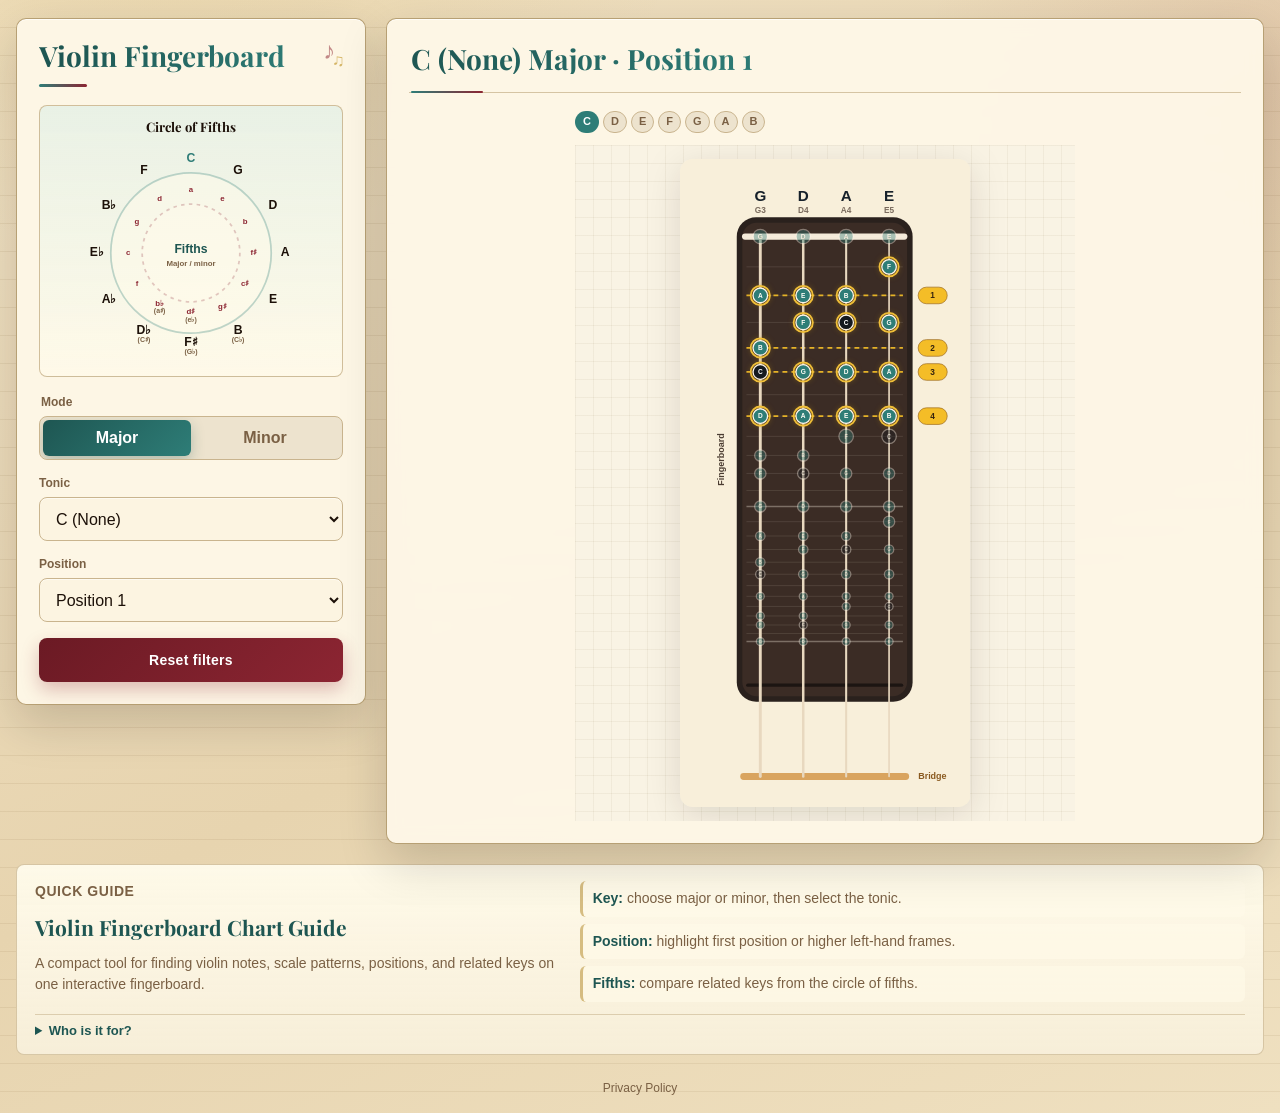
==== index.html @ b08e2e5d "Compact English guide layout" ====
<!doctype html>
<html lang="en" data-default-lang="en">
  <head>
    <meta charset="utf-8">
    <meta name="viewport" content="width=device-width, initial-scale=1">
    <meta name="google-site-verification" content="z76xjxY6kRkKO2FdSqYmMXT2T0Ag-CoBl6Cyi8DQak0" />
    <title>Violin Fingerboard Chart · Position Map · Circle of Fifths</title>
    <meta name="description" content="Free interactive violin fingerboard chart for notes, scales, keys, positions, and the circle of fifths. Choose a key and position to see scale patterns on the violin fingerboard.">
    <link rel="canonical" href="https://xiaoxiao0413.github.io/violin-fingerboard-map/">
    <link rel="alternate" hreflang="en" href="https://xiaoxiao0413.github.io/violin-fingerboard-map/">
    <link rel="alternate" hreflang="x-default" href="https://xiaoxiao0413.github.io/violin-fingerboard-map/">
    <meta property="og:title" content="Violin Fingerboard Chart · Position Map · Circle of Fifths">
    <meta property="og:description" content="Free interactive violin fingerboard chart for notes, scales, keys, positions, and the circle of fifths.">
    <meta property="og:type" content="website">
    <meta property="og:url" content="https://xiaoxiao0413.github.io/violin-fingerboard-map/">
    <meta property="og:image" content="https://xiaoxiao0413.github.io/violin-fingerboard-map/assets/og-image.png">
    <meta property="og:image:width" content="1200">
    <meta property="og:image:height" content="630">
    <meta name="twitter:card" content="summary_large_image">
    <meta name="twitter:title" content="Violin Fingerboard Chart · Position Map · Circle of Fifths">
    <meta name="twitter:description" content="Free interactive violin fingerboard chart for notes, scales, keys, positions, and the circle of fifths.">
    <meta name="twitter:image" content="https://xiaoxiao0413.github.io/violin-fingerboard-map/assets/og-image.png">
    <link rel="icon" href="favicon.ico" sizes="any">
    <link rel="icon" type="image/svg+xml" href="assets/favicon.svg">
    <link rel="apple-touch-icon" href="assets/apple-touch-icon.png">
    <link rel="stylesheet" href="styles.css?v=20260704-compact-guide">
    <script src="app.js?v=20260703-no-x-scroll" defer></script>
    <script type="application/ld+json">
      {
        "@context": "https://schema.org",
        "@type": "WebApplication",
        "name": "Violin Fingerboard Chart",
        "url": "https://xiaoxiao0413.github.io/violin-fingerboard-map/",
        "applicationCategory": "EducationalApplication",
        "operatingSystem": "Any",
        "description": "Free interactive violin fingerboard chart for notes, scales, keys, positions, and the circle of fifths.",
        "inLanguage": "en",
        "isAccessibleForFree": true,
        "offers": {
          "@type": "Offer",
          "price": "0",
          "priceCurrency": "USD"
        },
        "creator": {
          "@type": "Person",
          "name": "xiaoxiao0413"
        }
      }
    </script>

    <!-- Google Analytics (GA4) -->
    <script async src="https://www.googletagmanager.com/gtag/js?id=G-2831V72LX2"></script>
    <script>
      window.dataLayer = window.dataLayer || [];
      function gtag(){dataLayer.push(arguments);}
      gtag('js', new Date());
      gtag('config', 'G-2831V72LX2');
    </script>
  </head>
  <body>
    <main class="app-shell">
      <section class="control-panel" aria-labelledby="app-title">
        <div class="brand-block">
          <h1 id="app-title" data-i18n="appTitle">Violin Fingerboard</h1>
        </div>

        <section class="fifths-wheel" aria-labelledby="fifths-title">
          <h2 id="fifths-title" data-i18n="circleTitle">Circle of Fifths for Violin</h2>
          <svg class="fifths-svg" viewBox="0 0 250 250" role="img" aria-label="Circle of Fifths">
            <circle class="fifths-ring" cx="125" cy="125" r="92" />
            <circle class="fifths-inner-ring" cx="125" cy="125" r="56" />
            <g class="fifths-major">
              <text x="125" y="17" data-key="c">C</text>
              <text x="179" y="31" data-key="g">G</text>
              <text x="219" y="71" data-key="d">D</text>
              <text x="233" y="125" data-key="a">A</text>
              <text x="219" y="179" data-key="e">E</text>
              <text x="179" y="214" data-key="b"><tspan x="179">B</tspan><tspan class="fifths-alt" x="179" dy="11">(C♭)</tspan></text>
              <text x="125" y="228" data-key="fs"><tspan x="125">F♯</tspan><tspan class="fifths-alt" x="125" dy="11">(G♭)</tspan></text>
              <text x="71" y="214" data-key="db"><tspan x="71">D♭</tspan><tspan class="fifths-alt" x="71" dy="11">(C♯)</tspan></text>
              <text x="31" y="179" data-key="ab">A♭</text>
              <text x="17" y="125" data-key="eb">E♭</text>
              <text x="31" y="71" data-key="bb">B♭</text>
              <text x="71" y="31" data-key="f">F</text>
            </g>
            <g class="fifths-minor">
              <text x="125" y="53" data-key="a">a</text>
              <text x="161" y="63" data-key="e">e</text>
              <text x="187" y="89" data-key="b">b</text>
              <text x="197" y="125" data-key="fs">f♯</text>
              <text x="187" y="161" data-key="cs">c♯</text>
              <text x="161" y="187" data-key="gs">g♯</text>
              <text x="125" y="193" data-key="ds"><tspan x="125">d♯</tspan><tspan class="fifths-alt" x="125" dy="9">(e♭)</tspan></text>
              <text x="89" y="183" data-key="bb"><tspan x="89">b♭</tspan><tspan class="fifths-alt" x="89" dy="9">(a♯)</tspan></text>
              <text x="63" y="161" data-key="f">f</text>
              <text x="53" y="125" data-key="c">c</text>
              <text x="63" y="89" data-key="g">g</text>
              <text x="89" y="63" data-key="d">d</text>
            </g>
            <text class="fifths-center" x="125" y="121" data-i18n="circleCenter">Fifths</text>
            <text class="fifths-center-sub" x="125" y="138" data-i18n="circleSub">Major / minor</text>
          </svg>
        </section>

        <form class="filters" id="filters">

          <fieldset class="field-group">
            <legend data-i18n="modeLabel">Mode</legend>
            <div class="segmented mode-segmented" role="radiogroup" aria-label="Mode">
              <label>
                <input type="radio" name="mode" value="major" checked>
                <span data-i18n="majorMode">Major</span>
              </label>
              <label>
                <input type="radio" name="mode" value="minor">
                <span data-i18n="minorMode">Minor</span>
              </label>
            </div>
          </fieldset>

          <label class="field">
            <span data-i18n="tonicLabel">Tonic</span>
            <select id="tonic" name="tonic"></select>
          </label>

          <label class="field">
            <span data-i18n="positionLabel">Position</span>
            <select id="position" name="position"></select>
          </label>

          <button class="reset-button" type="button" id="reset" data-i18n="resetButton">Reset filters</button>
        </form>

        <!-- Reserved ad slot (sidebar, ~300x250). Hidden until traffic justifies running ads.
             To activate: remove "ad-slot--reserved" class and drop the ad network's embed code inside. -->
        <div class="ad-slot ad-slot--sidebar ad-slot--reserved" aria-hidden="true" data-ad-slot="sidebar-300x250"></div>
      </section>

      <section class="result-panel" aria-live="polite">
        <div class="result-head">
          <div>
            <h2 id="result-title">All Keys · Major</h2>
          </div>
        </div>

        <div id="results" class="diagram-grid"></div>
      </section>

      <!-- Reserved ad slot (full-width banner, ~728x90 / responsive). Hidden until traffic justifies running ads. -->
      <div class="ad-slot ad-slot--banner ad-slot--reserved" aria-hidden="true" data-ad-slot="banner-728x90"></div>

      <section class="learning-guide" aria-labelledby="guide-title">
        <div class="guide-intro">
          <p class="guide-kicker">Quick guide</p>
          <h2 id="guide-title">Violin Fingerboard Chart Guide</h2>
          <p>
            A compact tool for finding violin notes, scale patterns, positions, and related keys on one
            interactive fingerboard.
          </p>
        </div>

        <ul class="guide-list">
          <li><strong>Key:</strong> choose major or minor, then select the tonic.</li>
          <li><strong>Position:</strong> highlight first position or higher left-hand frames.</li>
          <li><strong>Fifths:</strong> compare related keys from the circle of fifths.</li>
        </ul>

        <details class="guide-faq">
          <summary>Who is it for?</summary>
          <p>
            This chart is useful for beginners learning note names and for players reviewing violin scales,
            key signatures, and position changes. It supports major and minor scale views.
          </p>
        </details>
      </section>

      <footer class="site-footer">
        <a href="privacy.html">Privacy Policy</a>
      </footer>
    </main>
  </body>
</html>
---- styles.css ----
@import url('https://fonts.googleapis.com/css2?family=Playfair+Display:ital,wght@0,500;0,700;0,900;1,500;1,700&display=swap');

/* ─── Unified Musical Colour System ─────────────────────────────
   Palette: Aged Parchment × Patina Brass × Violin Burgundy × India Ink
   ──────────────────────────────────────────────────────────────── */
:root {
  color-scheme: light;
  --ink:          #1c1008;          /* India ink – near-black warm */
  --muted:        #7a6044;          /* warm brown-gray */
  --soft:         #ede3ce;          /* light parchment */
  --line:         #c9b48e;          /* warm tan borders */
  --panel:        rgba(253, 246, 230, 0.98);   /* warm cream panel (lifts off bg) */
  --panel-solid:  #fcf4e1;          /* solid warm cream */
  --page:         #f5ecda;          /* parchment page */
  --teal:         #2e7d77;          /* patina brass / verdigris */
  --teal-dark:    #1e5652;          /* deep instrument metal */
  --teal-soft:    #d2eeeb;          /* light teal tint */
  --accent:       #8c2532;          /* deep burgundy – violin red */
  --accent-soft:  #f2dde0;          /* light blush */
  --gold:         #b8870c;          /* dark goldenrod */
  --gold-soft:    #fdf0c4;
  --string:       #3d2b18;          /* warm dark brown */
  --shadow:       0 18px 48px rgba(20, 10, 4, 0.17);
  --shadow-soft:  0 8px 24px rgba(20, 10, 4, 0.10);
  /* Typography: serif only for page titles, sans everywhere else.
     CJK falls through to YaHei/PingFang so Chinese matches the body. */
  --font-sans:  Inter, "Segoe UI", "Microsoft YaHei", "PingFang SC", Arial, sans-serif;
  --font-serif: 'Playfair Display', Georgia, "Microsoft YaHei", "PingFang SC", serif;
}

* {
  box-sizing: border-box;
}

/* ─── Page Background: Warm Parchment + Ruled Staff Lines ────── */
body {
  margin: 0;
  min-height: 100vh;
  overflow-x: hidden;
  color: var(--ink);
  background:
    repeating-linear-gradient(
      transparent 0, transparent 27px,
      rgba(110, 78, 32, 0.085) 27px, rgba(110, 78, 32, 0.085) 28px
    ),
    radial-gradient(ellipse 900px 600px at 8% -8%, rgba(184, 135, 12, 0.14), transparent 62%),
    radial-gradient(ellipse 700px 500px at 102% 6%, rgba(140, 37, 50, 0.10), transparent 58%),
    linear-gradient(155deg, #f1e2c4 0%, #e7d4af 55%, #efe0c0 100%);
  background-size: auto, 140% 140%, 140% 140%, auto;
  background-position: 0 0, 0% 0%, 100% 0%, 0 0;
  animation: drift-blobs 30s ease-in-out infinite alternate;
  font-family: var(--font-sans);
}

@keyframes drift-blobs {
  0%   { background-position: 0 0, 0%  0%,  100% 0%, 0 0; }
  100% { background-position: 0 0, 7% 12%,  90% 16%, 0 0; }
}

button,
select,
input {
  font: inherit;
}

button,
select {
  transition: border-color 0.18s ease, background 0.18s ease,
              box-shadow 0.18s ease, transform 0.18s ease;
}

/* ─── Layout Shell ───────────────────────────────────────────── */
.app-shell {
  display: grid;
  grid-template-columns: minmax(270px, 350px) minmax(0, 1fr);
  gap: 20px;
  width: min(1440px, calc(100% - 32px));
  min-height: 100vh;
  margin: 0 auto;
  padding: 18px 0;
}

.control-panel,
.result-panel {
  background: var(--panel);
  border: 1px solid rgba(176, 150, 104, 0.9);
  border-radius: 10px;
  box-shadow:
    0 1px 0 rgba(255, 255, 255, 0.7) inset,
    var(--shadow);
  backdrop-filter: blur(8px);
}

/* ─── Control Panel ──────────────────────────────────────────── */
.control-panel {
  position: sticky;
  top: 16px;
  align-self: start;
  display: flex;
  flex-direction: column;
  gap: 16px;
  padding: 22px;
}

/* ─── Brand Block ────────────────────────────────────────────── */
.brand-block {
  position: relative;
  padding-bottom: 2px;
}

.brand-block::before {
  position: absolute;
  top: -4px;
  right: 8px;
  color: var(--accent);
  font-size: 24px;
  opacity: 0.52;
  content: "♪";
  animation: note-float 4s ease-in-out infinite;
}

.brand-block::after {
  position: absolute;
  top: 10px;
  right: -2px;
  color: var(--gold);
  font-size: 17px;
  opacity: 0.58;
  content: "♫";
  animation: note-float 4s ease-in-out infinite 1.2s;
}

@keyframes note-float {
  0%, 100% { transform: translateY(0) rotate(0deg); }
  50%       { transform: translateY(-6px) rotate(7deg); }
}

/* ─── Typography ─────────────────────────────────────────────── */
.eyebrow {
  margin: 0 0 8px;
  color: var(--teal-dark);
  font-family: var(--font-sans);
  font-size: 11px;
  font-weight: 700;
  letter-spacing: 0.08em;
  text-transform: uppercase;
}

h1,
h2,
h3,
p {
  margin-top: 0;
}

h1 {
  margin-bottom: 0;
  font-family: var(--font-serif);
  font-size: 28px;
  line-height: 1.1;
  letter-spacing: 0;
  background: linear-gradient(115deg, var(--teal-dark) 5%, var(--teal) 40%, var(--accent) 75%, var(--gold) 100%);
  background-size: 220% 100%;
  background-clip: text;
  -webkit-background-clip: text;
  color: transparent;
  -webkit-text-fill-color: transparent;
  animation: title-shine 9s ease-in-out infinite alternate;
}

@keyframes title-shine {
  0%   { background-position: 0% 50%; }
  100% { background-position: 100% 50%; }
}

h1::after {
  display: block;
  width: 48px;
  height: 3px;
  margin-top: 12px;
  border-radius: 999px;
  background: linear-gradient(90deg, var(--teal), var(--accent));
  content: "";
}

h2 {
  margin-bottom: 0;
  font-family: var(--font-serif);
  font-size: 28px;
  line-height: 1.12;
  letter-spacing: 0;
}

/* ─── Circle of Fifths ───────────────────────────────────────── */
.fifths-wheel {
  display: grid;
  gap: 10px;
  justify-items: center;
  padding: 13px 12px 14px;
  border: 1px solid rgba(201, 180, 142, 0.85);
  border-radius: 8px;
  background:
    linear-gradient(180deg, rgba(210, 238, 235, 0.45), rgba(255, 250, 233, 0.95)),
    var(--panel-solid);
}

.fifths-wheel h2 {
  margin: 0;
  color: var(--ink);
  font-size: 13px;
  font-weight: 700;
  line-height: 1.2;
}

.fifths-svg {
  display: block;
  width: min(100%, 218px);
  height: auto;
}

.fifths-ring {
  fill: rgba(255, 250, 233, 0.45);
  stroke: rgba(46, 125, 119, 0.3);
  stroke-width: 2;
}

.fifths-inner-ring {
  fill: rgba(255, 250, 233, 0.38);
  stroke: rgba(140, 37, 50, 0.24);
  stroke-width: 2;
  stroke-dasharray: 4 5;
}

.fifths-major text,
.fifths-minor text,
.fifths-center,
.fifths-center-sub {
  text-anchor: middle;
  dominant-baseline: middle;
}

.fifths-major text {
  fill: var(--ink);
  font-size: 14px;
  font-weight: 900;
}

.fifths-minor text {
  fill: var(--accent);
  font-size: 9px;
  font-weight: 900;
}

.fifths-center {
  fill: var(--teal-dark);
  font-size: 14px;
  font-weight: 900;
}

.fifths-center-sub {
  fill: var(--muted);
  font-size: 9px;
  font-weight: 800;
}

.fifths-alt {
  fill: var(--muted);
  font-size: 8px;
  font-weight: 800;
}

/* Interactive circle of fifths */
.fifths-major text[data-key],
.fifths-minor text[data-key] {
  cursor: pointer;
  transition: fill 0.15s ease;
}

.fifths-major text[data-key]:hover {
  fill: var(--teal);
}

.fifths-minor text[data-key]:hover {
  fill: var(--teal-dark);
}

.fifths-major text[data-selected],
.fifths-minor text[data-selected] {
  fill: var(--teal);
}

/* ─── Filters ────────────────────────────────────────────────── */
.filters {
  display: grid;
  gap: 16px;
  padding-top: 2px;
}

.field-group {
  min-width: 0;
  margin: 0;
  padding: 0;
  border: 0;
}

legend,
.field > span {
  display: block;
  margin-bottom: 7px;
  color: var(--muted);
  font-size: 12px;
  font-weight: 800;
}

/* Mode Toggle */
.segmented {
  display: grid;
  grid-template-columns: 1fr 1fr;
  width: 100%;
  min-height: 44px;
  overflow: hidden;
  padding: 3px;
  border: 1px solid var(--line);
  border-radius: 8px;
  background: var(--soft);
}

.mode-segmented {
  grid-template-columns: repeat(2, minmax(0, 1fr));
}

.segmented label {
  position: relative;
  display: grid;
  min-width: 0;
  cursor: pointer;
}

.segmented input {
  position: absolute;
  inset: 0;
  opacity: 0;
}

.segmented span {
  display: grid;
  place-items: center;
  min-height: 36px;
  padding: 0 12px;
  color: var(--muted);
  font-weight: 800;
  border-radius: 6px;
  transition: background 0.2s ease, color 0.2s ease, box-shadow 0.2s ease;
}

.segmented input:checked + span {
  color: #ffffff;
  background: linear-gradient(135deg, var(--teal-dark), var(--teal));
  box-shadow: 0 5px 14px rgba(30, 86, 82, 0.28);
}

.segmented label:hover span {
  color: var(--teal-dark);
}

.segmented label:hover input:checked + span {
  color: #ffffff;
}

.segmented input:focus-visible + span {
  outline: 3px solid rgba(46, 125, 119, 0.28);
  outline-offset: -3px;
}

.field {
  display: block;
}

/* Dropdowns */
select,
input[type="number"] {
  width: 100%;
  min-height: 44px;
  padding: 0 38px 0 12px;
  color: var(--ink);
  border: 1px solid var(--line);
  border-radius: 8px;
  background: var(--panel-solid);
  box-shadow: inset 0 1px 0 rgba(255, 255, 255, 0.55);
}

select:hover,
input[type="number"]:hover {
  border-color: rgba(46, 125, 119, 0.45);
}

input[type="number"] {
  padding-right: 12px;
}

select:focus,
input[type="number"]:focus {
  outline: 3px solid rgba(46, 125, 119, 0.2);
  border-color: var(--teal);
}

/* Reset Button – Burgundy, musical feel */
.reset-button {
  min-height: 44px;
  color: #ffffff;
  border: 0;
  border-radius: 8px;
  background: linear-gradient(135deg, #6b1a24, var(--accent));
  box-shadow: 0 8px 18px rgba(140, 37, 50, 0.28);
  cursor: pointer;
  font-family: var(--font-sans);
  font-weight: 700;
  font-size: 14px;
  letter-spacing: 0.02em;
  transition: box-shadow 0.2s ease, background 0.2s ease, transform 0.2s ease;
}

.reset-button:hover {
  transform: translateY(-1px);
  box-shadow: 0 12px 24px rgba(140, 37, 50, 0.36);
}

.reset-button:active {
  transform: translateY(0);
}

/* ─── Result Panel ───────────────────────────────────────────── */
.result-panel {
  display: flex;
  flex-direction: column;
  gap: 18px;
  min-width: 0;
  padding: 22px;
}

.result-head {
  position: relative;
  display: flex;
  align-items: flex-start;
  justify-content: space-between;
  gap: 16px;
  padding: 2px 2px 18px;
  border-bottom: 1px solid rgba(201, 180, 142, 0.75);
}

/* Gradient accent line under result heading */
.result-head::after {
  position: absolute;
  left: 2px;
  bottom: -1px;
  width: 72px;
  height: 2px;
  border-radius: 999px;
  background: linear-gradient(90deg, var(--teal), var(--accent));
  content: "";
}

/* Result title gradient */
#result-title {
  background: linear-gradient(115deg, var(--teal-dark) 0%, var(--teal) 48%, var(--accent) 100%);
  background-size: 220% 100%;
  background-clip: text;
  -webkit-background-clip: text;
  color: transparent;
  -webkit-text-fill-color: transparent;
  animation: title-shine 9s ease-in-out infinite alternate;
}

/* ─── Diagram Grid ───────────────────────────────────────────── */
.diagram-grid {
  display: grid;
  grid-template-columns: repeat(auto-fill, minmax(290px, 1fr));
  gap: 18px;
  align-items: start;
}

.diagram-grid[data-layout="single"] {
  grid-template-columns: minmax(290px, 500px);
  justify-content: center;
}

/* 单图布局：去掉多余的卡片包装，避免与结果面板形成「框中框」 */
.diagram-grid[data-layout="single"] .diagram-card {
  border: 0;
  border-radius: 0;
  background: transparent;
  box-shadow: none;
}

.diagram-grid[data-layout="single"] .diagram-card:hover {
  transform: none;
  box-shadow: none;
}

.diagram-grid[data-layout="single"] .formula-card-head {
  padding: 0 0 12px;
  background: none;
  border-bottom: 0;
}

.diagram-grid[data-layout="single"] .formula-card-head::after {
  content: none;
}

.diagram-grid[data-layout="single"] .fingerboard-media {
  padding-left: 0;
  padding-right: 0;
}

/* ─── Diagram Card ───────────────────────────────────────────── */
.diagram-card {
  min-width: 0;
  overflow: hidden;
  border: 1px solid rgba(201, 180, 142, 0.8);
  border-top: 4px solid var(--key-color, var(--teal));
  border-radius: 8px;
  background: var(--panel-solid);
  box-shadow: var(--shadow-soft);
  animation: card-in 0.26s ease both;
  transition: transform 0.2s ease, border-color 0.2s ease, box-shadow 0.2s ease;
}

.diagram-card:hover {
  border-color: rgba(110, 78, 32, 0.22);
  border-top-color: var(--key-color, var(--teal));
  box-shadow: 0 16px 36px rgba(20, 10, 4, 0.18);
  transform: translateY(-2px);
}

.formula-card {
  display: grid;
  grid-template-rows: auto auto auto;
}

/* Card header with subtle parchment + musical watermark */
.formula-card-head {
  position: relative;
  display: grid;
  gap: 6px;
  padding: 15px 16px 13px;
  border-bottom: 1px solid rgba(201, 180, 142, 0.65);
  background: linear-gradient(180deg, var(--panel-solid), rgba(245, 236, 213, 0.55));
  overflow: hidden;
}

.formula-card-head::after {
  content: "♩";
  position: absolute;
  right: 10px;
  bottom: 5px;
  font-size: 30px;
  color: var(--key-color, var(--teal));
  opacity: 0.1;
  pointer-events: none;
  line-height: 1;
}

.formula-card-head h3 {
  margin: 0;
  padding: 0;
  font-family: var(--font-sans);
  font-weight: 800;
  color: var(--key-color, var(--teal-dark));
  font-size: 17px;
  line-height: 1.25;
  border-radius: 0;
  background: none;
}

.formula-card-head p {
  margin: 0;
  color: var(--muted);
  font-size: 13px;
  font-weight: 700;
  line-height: 1.35;
}

/* Scale note badges */
.scale-notes {
  display: flex;
  flex-wrap: wrap;
  gap: 4px;
  margin: 0;
}

.scale-note {
  display: inline-flex;
  align-items: center;
  padding: 1px 7px;
  font-size: 11px;
  font-weight: 800;
  color: var(--muted);
  background: var(--soft);
  border: 1px solid var(--line);
  border-radius: 999px;
  line-height: 1.6;
}

.scale-note-tonic {
  color: #ffffff;
  background: var(--key-color, var(--teal));
  border-color: transparent;
}

/* ─── Fingerboard Diagram ────────────────────────────────────── */
.fingerboard-media {
  position: relative;
  display: flex;
  justify-content: center;
  min-width: 0;
  padding: 14px;
  overflow: hidden;
  /* Warm grid – like manuscript staff paper */
  background:
    linear-gradient(rgba(110, 78, 32, 0.06) 1px, transparent 1px),
    linear-gradient(90deg, rgba(110, 78, 32, 0.06) 1px, transparent 1px),
    #f9f3e4;
  background-size: 18px 18px, 18px 18px, auto;
  cursor: zoom-in;
}

/* Zoom hint icon */
.fingerboard-media::after {
  content: "⤢";
  position: absolute;
  bottom: 10px;
  right: 10px;
  width: 26px;
  height: 26px;
  display: flex;
  align-items: center;
  justify-content: center;
  font-size: 13px;
  color: var(--teal-dark);
  background: rgba(255, 250, 233, 0.92);
  border: 1px solid rgba(46, 125, 119, 0.22);
  border-radius: 50%;
  opacity: 0;
  transition: opacity 0.2s ease;
  pointer-events: none;
}

.fingerboard-media:hover::after {
  opacity: 1;
}

.fingerboard-svg {
  display: block;
  width: auto;
  height: auto;
  max-width: min(100%, 430px);
  max-height: 72vh;
  border-radius: 8px;
  filter: drop-shadow(0 8px 18px rgba(20, 10, 4, 0.12));
}

.fingerboard-svg text,
.fifths-svg text {
  font-family: var(--font-sans);
}

.fingerboard-media:focus-visible .fingerboard-svg {
  outline: 3px solid rgba(46, 125, 119, 0.28);
  outline-offset: 2px;
}

/* Note dots */
.note-dot {
  transition: opacity 0.15s ease, filter 0.15s ease;
}

.note-dot.note-dim {
  opacity: 0.38;
}

.note-dot.note-in-position circle:last-of-type {
  filter: drop-shadow(0 0 5px rgba(184, 135, 12, 0.9));
}

/* ─── Animations ─────────────────────────────────────────────── */
@keyframes card-in {
  from {
    opacity: 0;
    transform: translateY(8px);
  }
  to {
    opacity: 1;
    transform: none;
  }
}

@media (prefers-reduced-motion: reduce) {
  *,
  *::before,
  *::after {
    animation: none !important;
    transition: none !important;
  }
}

/* ─── Diagram Media (image-based cards, legacy) ──────────────── */
.diagram-media {
  position: relative;
  display: grid;
  place-items: center;
  min-height: 380px;
  padding: 70px 28px 28px;
  overflow: hidden;
  background:
    linear-gradient(rgba(110, 78, 32, 0.06) 1px, transparent 1px),
    linear-gradient(90deg, rgba(110, 78, 32, 0.06) 1px, transparent 1px),
    linear-gradient(180deg, #fdf8ec, #f5ecda);
  background-size: 22px 22px, 22px 22px, auto;
}

.diagram-pill {
  position: absolute;
  top: 18px;
  left: 50%;
  z-index: 2;
  max-width: calc(100% - 34px);
  padding: 8px 14px 10px;
  color: #ffffff;
  font-family: var(--font-sans);
  font-size: 22px;
  font-weight: 800;
  line-height: 1;
  text-align: center;
  white-space: nowrap;
  border-radius: 8px;
  background: var(--teal-dark);
  box-shadow: 0 8px 16px rgba(30, 86, 82, 0.24);
  transform: translateX(-50%);
}

.position-mark {
  position: absolute;
  top: 78px;
  right: 24px;
  z-index: 2;
  color: var(--ink);
  font-weight: 900;
}

.diagram-image {
  position: relative;
  z-index: 1;
  display: block;
  width: min(82%, 260px);
  border-radius: 8px;
  box-shadow: 0 10px 22px rgba(20, 10, 4, 0.15);
  cursor: zoom-in;
  transition: transform 0.18s ease;
}

.diagram-svg {
  display: block;
  width: 100%;
  height: auto;
}

.diagram-image:hover,
.diagram-image:focus-visible {
  transform: scale(1.02);
}

.diagram-image:focus-visible {
  outline: 3px solid rgba(46, 125, 119, 0.42);
  outline-offset: 2px;
}

.diagram-missing {
  display: grid;
  place-items: center;
  width: min(78%, 250px);
  min-height: 220px;
  color: var(--muted);
  border: 2px dashed var(--line);
  border-radius: 8px;
  background: rgba(255, 250, 233, 0.6);
}

/* ─── Lightbox ───────────────────────────────────────────────── */
.lightbox {
  max-width: min(94vw, 620px);
  padding: 16px;
  border: 0;
  border-radius: 8px;
  background: var(--panel-solid);
  box-shadow: var(--shadow);
}

.lightbox::backdrop {
  background: rgba(18, 9, 4, 0.74);
  backdrop-filter: blur(6px);
}

@keyframes lightbox-in {
  from {
    opacity: 0;
    transform: scale(0.94) translateY(10px);
  }
  to {
    opacity: 1;
    transform: none;
  }
}

.lightbox[open] {
  animation: lightbox-in 0.28s cubic-bezier(0.34, 1.1, 0.64, 1) both;
}

.lightbox figure {
  margin: 0;
  text-align: center;
}

.lightbox-media {
  margin: 0 auto;
  width: min(84vw, 480px);
}

.lightbox-media svg {
  display: block;
  width: 100%;
  height: auto;
  max-height: 78vh;
  border-radius: 8px;
}

.lightbox figcaption {
  margin-top: 10px;
  color: var(--ink);
  font-family: var(--font-sans);
  font-weight: 700;
}

.lightbox-close {
  position: absolute;
  top: 10px;
  right: 10px;
  width: 36px;
  height: 36px;
  display: grid;
  place-items: center;
  color: #ffffff;
  font-size: 22px;
  line-height: 1;
  border: 0;
  border-radius: 50%;
  background: var(--teal-dark);
  cursor: pointer;
  transition: background 0.15s ease, transform 0.15s ease;
}

.lightbox-close::before {
  content: "×";
}

.lightbox-close:hover {
  background: var(--accent);
  transform: scale(1.06) rotate(90deg);
}

/* ─── Diagram Caption (legacy image cards) ───────────────────── */
.diagram-caption {
  display: grid;
  grid-template-columns: auto minmax(0, 1fr);
  gap: 8px 12px;
  align-items: center;
  min-height: 74px;
  padding: 12px 14px 14px;
  border-top: 1px solid rgba(201, 180, 142, 0.75);
  background: rgba(255, 250, 233, 0.7);
}

h3 {
  margin-bottom: 0;
  padding: 6px 10px;
  color: var(--ink);
  font-family: var(--font-sans);
  font-weight: 700;
  font-size: 16px;
  line-height: 1.25;
  border-radius: 6px;
  background: var(--teal-soft);
}

.diagram-caption p {
  margin-bottom: 0;
  color: var(--muted);
  font-size: 13px;
  line-height: 1.35;
}

/* ─── Responsive ─────────────────────────────────────────────── */
@media (max-width: 960px) {
  .control-panel {
    position: static;
  }
}

@media (max-width: 760px) {
  html,
  body {
    width: 100%;
    max-width: 100%;
    overflow-x: hidden;
  }

  .app-shell {
    grid-template-columns: 1fr;
    width: 100%;
    max-width: 100%;
    min-height: auto;
    margin: 0;
    padding: 10px;
    overflow-x: hidden;
  }

  .control-panel,
  .result-panel {
    width: 100%;
    max-width: 100%;
    min-width: 0;
    padding: 18px;
    overflow: hidden;
  }

  .control-panel {
    gap: 14px;
  }

  h1 {
    font-size: 24px;
  }

  h2 {
    font-size: 23px;
  }

  .result-head {
    flex-direction: column;
    align-items: stretch;
  }

  .diagram-grid {
    width: 100%;
    min-width: 0;
    grid-template-columns: 1fr;
    gap: 16px;
  }

  .diagram-grid[data-layout="single"] {
    grid-template-columns: 1fr;
  }

  .diagram-card,
  .formula-card,
  .fingerboard-media {
    width: 100%;
    max-width: 100%;
    min-width: 0;
  }

  .fingerboard-svg {
    width: 100%;
    max-width: 100%;
  }

  .diagram-media {
    min-height: 340px;
  }

  .diagram-pill {
    font-size: 20px;
  }

}

/* ─── Learning Guide / SEO Content ───────────────────────────── */
.learning-guide {
  grid-column: 1 / -1;
  display: grid;
  grid-template-columns: minmax(0, 0.95fr) minmax(0, 1.2fr);
  gap: 12px 18px;
  min-width: 0;
  padding: 16px 18px;
  border: 1px solid rgba(201, 180, 142, 0.72);
  border-radius: 8px;
  background:
    linear-gradient(180deg, rgba(255, 250, 233, 0.92), rgba(245, 236, 213, 0.82)),
    var(--panel);
  color: var(--ink);
}

.guide-intro {
  display: grid;
  gap: 6px;
}

.learning-guide h2,
.learning-guide p,
.learning-guide summary {
  margin: 0;
}

.guide-kicker {
  color: var(--gold);
  font-size: 11px;
  font-weight: 900;
  letter-spacing: 0.04em;
  text-transform: uppercase;
}

.learning-guide h2 {
  color: var(--teal-dark);
  font-family: var(--font-serif);
  font-size: 21px;
  line-height: 1.18;
}

.learning-guide p {
  max-width: 70ch;
  color: var(--muted);
  font-size: 14px;
  line-height: 1.45;
}

.guide-list {
  display: grid;
  gap: 7px;
  list-style: none;
  margin: 0;
  padding: 0;
}

.guide-list li {
  min-width: 0;
  padding: 8px 10px;
  border-left: 3px solid rgba(180, 138, 46, 0.55);
  border-radius: 6px;
  background: rgba(255, 250, 233, 0.62);
  color: var(--muted);
  font-size: 14px;
  line-height: 1.4;
}

.guide-list strong {
  color: var(--teal-dark);
}

.guide-faq {
  display: grid;
  gap: 8px;
  grid-column: 1 / -1;
  min-width: 0;
  padding-top: 8px;
  border-top: 1px solid rgba(201, 180, 142, 0.58);
}

.guide-faq summary {
  width: fit-content;
  color: var(--teal-dark);
  font-size: 13px;
  font-weight: 900;
  cursor: pointer;
}

@media (max-width: 760px) {
  .learning-guide {
    grid-template-columns: 1fr;
    gap: 10px;
    margin-top: 16px;
    padding: 14px;
  }

  .learning-guide h2 {
    font-size: 20px;
  }

  .learning-guide p {
    font-size: 13px;
    line-height: 1.42;
  }

  .guide-list {
    gap: 6px;
  }

  .guide-list li {
    font-size: 13px;
    padding: 7px 9px;
  }
}

/* ─── Reserved Ad Slots ──────────────────────────────────────────
   Hidden placeholders for future ad placements. To go live:
   remove the "ad-slot--reserved" class from the markup and insert
   the ad network's embed code inside the container.
   ──────────────────────────────────────────────────────────────── */
.ad-slot {
  display: flex;
  align-items: center;
  justify-content: center;
  border: 1px dashed var(--line);
  border-radius: 8px;
  background: rgba(237, 227, 206, 0.4);
  color: var(--muted);
  font-size: 11px;
}

.ad-slot--reserved {
  display: none;
}

.ad-slot--sidebar {
  width: 100%;
  min-height: 250px;
}

.ad-slot--banner {
  grid-column: 1 / -1;
  width: 100%;
  min-height: 90px;
  margin: 4px 0;
}

/* ─── Static Pages (privacy, 404) ────────────────────────────────── */
.static-page {
  display: flex;
  justify-content: center;
  width: min(1440px, calc(100% - 32px));
  min-height: 100vh;
  margin: 0 auto;
  padding: 48px 0;
}

.static-card {
  width: 100%;
  max-width: 640px;
  padding: 36px 40px;
  background: var(--panel);
  border: 1px solid rgba(201, 180, 142, 0.8);
  border-radius: 8px;
  box-shadow: var(--shadow);
  color: var(--ink);
  line-height: 1.7;
}

.static-card h1 {
  margin: 6px 0 4px;
  color: var(--accent);
}

.static-card h2 {
  margin-top: 26px;
  margin-bottom: 6px;
  font-size: 18px;
  color: var(--teal-dark);
}

.static-card p {
  color: var(--muted);
  font-size: 15px;
}

.static-card a {
  color: var(--teal-dark);
  text-decoration: underline;
}

.static-back {
  display: inline-block;
  margin-bottom: 18px;
  color: var(--teal-dark);
  font-weight: 700;
  text-decoration: none;
}

.static-back:hover {
  text-decoration: underline;
}

.static-updated {
  margin-top: -4px;
  font-size: 13px;
  font-style: italic;
}

.static-card--center {
  text-align: center;
}

.static-404-code {
  margin: 0;
  color: var(--accent);
  font-family: 'Playfair Display', Georgia, serif;
  font-size: 72px;
  font-weight: 900;
}

.static-home-link {
  display: inline-block;
  margin-top: 18px;
  text-decoration: none;
}

.site-footer {
  grid-column: 1 / -1;
  padding: 6px 4px 0;
  text-align: center;
  font-size: 12px;
}

.site-footer a {
  color: var(--muted);
  text-decoration: none;
}

.site-footer a:hover {
  color: var(--teal-dark);
  text-decoration: underline;
}

.static-card a.reset-button,
.static-card a.static-home-link {
  color: #ffffff;
  text-decoration: none;
}
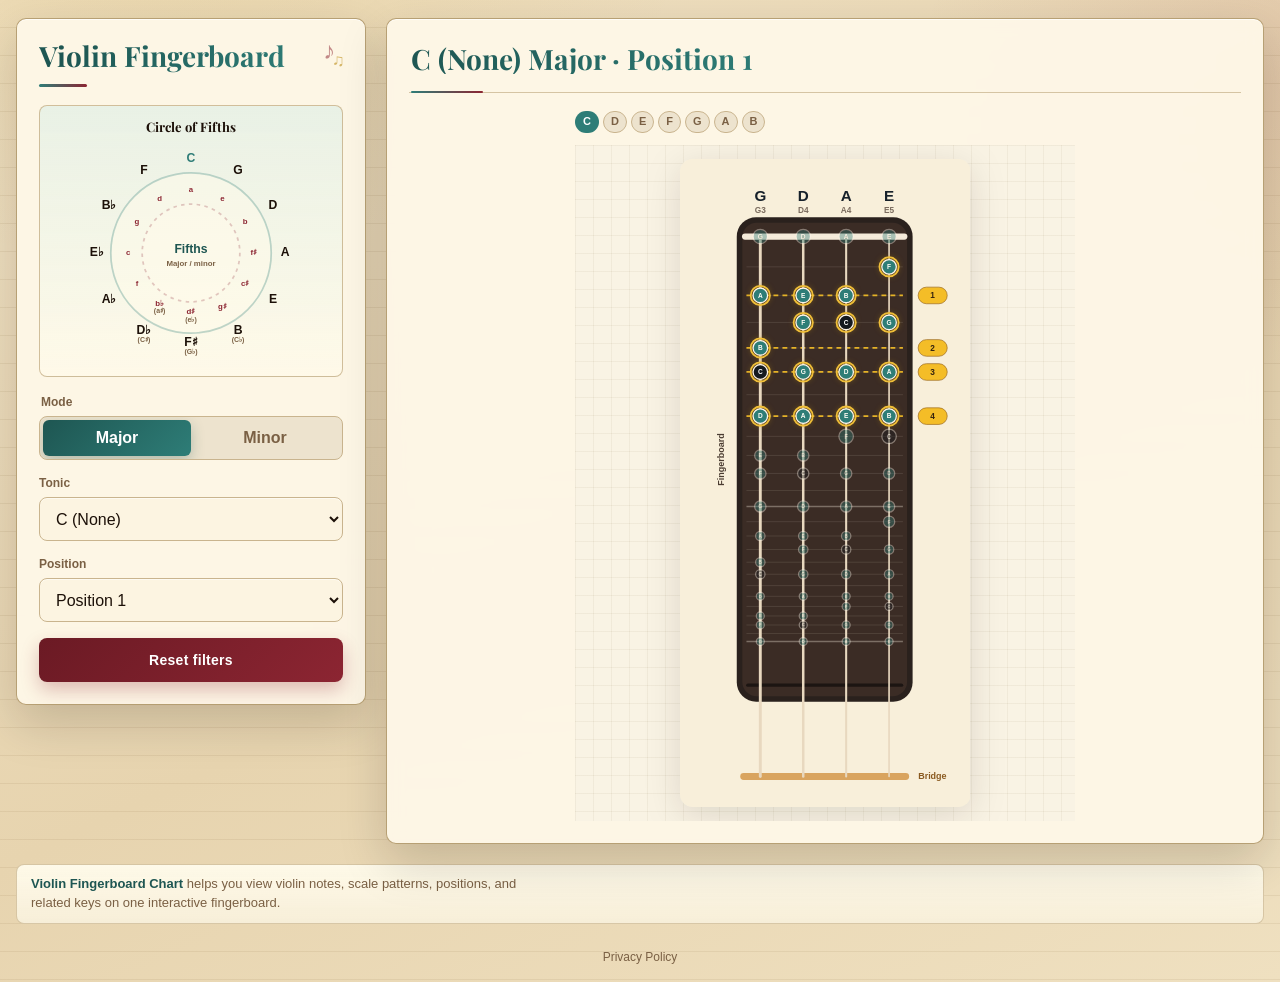
==== commit 290daea6: "Reduce guide to one-line intro" ====
--- a/index.html
+++ b/index.html
@@ -1,182 +1,164 @@
-<!doctype html>
-<html lang="en" data-default-lang="en">
-  <head>
-    <meta charset="utf-8">
-    <meta name="viewport" content="width=device-width, initial-scale=1">
-    <meta name="google-site-verification" content="z76xjxY6kRkKO2FdSqYmMXT2T0Ag-CoBl6Cyi8DQak0" />
-    <title>Violin Fingerboard Chart · Position Map · Circle of Fifths</title>
+<!doctype html>
+<html lang="en" data-default-lang="en">
+  <head>
+    <meta charset="utf-8">
+    <meta name="viewport" content="width=device-width, initial-scale=1">
+    <meta name="google-site-verification" content="z76xjxY6kRkKO2FdSqYmMXT2T0Ag-CoBl6Cyi8DQak0" />
+    <title>Violin Fingerboard Chart · Position Map · Circle of Fifths</title>
     <meta name="description" content="Free interactive violin fingerboard chart for notes, scales, keys, positions, and the circle of fifths. Choose a key and position to see scale patterns on the violin fingerboard.">
-    <link rel="canonical" href="https://xiaoxiao0413.github.io/violin-fingerboard-map/">
-    <link rel="alternate" hreflang="en" href="https://xiaoxiao0413.github.io/violin-fingerboard-map/">
-    <link rel="alternate" hreflang="x-default" href="https://xiaoxiao0413.github.io/violin-fingerboard-map/">
-    <meta property="og:title" content="Violin Fingerboard Chart · Position Map · Circle of Fifths">
+    <link rel="canonical" href="https://xiaoxiao0413.github.io/violin-fingerboard-map/">
+    <link rel="alternate" hreflang="en" href="https://xiaoxiao0413.github.io/violin-fingerboard-map/">
+    <link rel="alternate" hreflang="x-default" href="https://xiaoxiao0413.github.io/violin-fingerboard-map/">
+    <meta property="og:title" content="Violin Fingerboard Chart · Position Map · Circle of Fifths">
     <meta property="og:description" content="Free interactive violin fingerboard chart for notes, scales, keys, positions, and the circle of fifths.">
-    <meta property="og:type" content="website">
-    <meta property="og:url" content="https://xiaoxiao0413.github.io/violin-fingerboard-map/">
-    <meta property="og:image" content="https://xiaoxiao0413.github.io/violin-fingerboard-map/assets/og-image.png">
-    <meta property="og:image:width" content="1200">
-    <meta property="og:image:height" content="630">
-    <meta name="twitter:card" content="summary_large_image">
-    <meta name="twitter:title" content="Violin Fingerboard Chart · Position Map · Circle of Fifths">
+    <meta property="og:type" content="website">
+    <meta property="og:url" content="https://xiaoxiao0413.github.io/violin-fingerboard-map/">
+    <meta property="og:image" content="https://xiaoxiao0413.github.io/violin-fingerboard-map/assets/og-image.png">
+    <meta property="og:image:width" content="1200">
+    <meta property="og:image:height" content="630">
+    <meta name="twitter:card" content="summary_large_image">
+    <meta name="twitter:title" content="Violin Fingerboard Chart · Position Map · Circle of Fifths">
     <meta name="twitter:description" content="Free interactive violin fingerboard chart for notes, scales, keys, positions, and the circle of fifths.">
-    <meta name="twitter:image" content="https://xiaoxiao0413.github.io/violin-fingerboard-map/assets/og-image.png">
-    <link rel="icon" href="favicon.ico" sizes="any">
-    <link rel="icon" type="image/svg+xml" href="assets/favicon.svg">
-    <link rel="apple-touch-icon" href="assets/apple-touch-icon.png">
-    <link rel="stylesheet" href="styles.css?v=20260704-compact-guide">
+    <meta name="twitter:image" content="https://xiaoxiao0413.github.io/violin-fingerboard-map/assets/og-image.png">
+    <link rel="icon" href="favicon.ico" sizes="any">
+    <link rel="icon" type="image/svg+xml" href="assets/favicon.svg">
+    <link rel="apple-touch-icon" href="assets/apple-touch-icon.png">
+    <link rel="stylesheet" href="styles.css?v=20260704-mini-guide">
     <script src="app.js?v=20260703-no-x-scroll" defer></script>
-    <script type="application/ld+json">
-      {
-        "@context": "https://schema.org",
-        "@type": "WebApplication",
-        "name": "Violin Fingerboard Chart",
-        "url": "https://xiaoxiao0413.github.io/violin-fingerboard-map/",
-        "applicationCategory": "EducationalApplication",
-        "operatingSystem": "Any",
+    <script type="application/ld+json">
+      {
+        "@context": "https://schema.org",
+        "@type": "WebApplication",
+        "name": "Violin Fingerboard Chart",
+        "url": "https://xiaoxiao0413.github.io/violin-fingerboard-map/",
+        "applicationCategory": "EducationalApplication",
+        "operatingSystem": "Any",
         "description": "Free interactive violin fingerboard chart for notes, scales, keys, positions, and the circle of fifths.",
-        "inLanguage": "en",
-        "isAccessibleForFree": true,
-        "offers": {
-          "@type": "Offer",
-          "price": "0",
-          "priceCurrency": "USD"
-        },
-        "creator": {
-          "@type": "Person",
-          "name": "xiaoxiao0413"
-        }
-      }
-    </script>
-
-    <!-- Google Analytics (GA4) -->
-    <script async src="https://www.googletagmanager.com/gtag/js?id=G-2831V72LX2"></script>
-    <script>
-      window.dataLayer = window.dataLayer || [];
-      function gtag(){dataLayer.push(arguments);}
-      gtag('js', new Date());
-      gtag('config', 'G-2831V72LX2');
-    </script>
-  </head>
-  <body>
-    <main class="app-shell">
+        "inLanguage": "en",
+        "isAccessibleForFree": true,
+        "offers": {
+          "@type": "Offer",
+          "price": "0",
+          "priceCurrency": "USD"
+        },
+        "creator": {
+          "@type": "Person",
+          "name": "xiaoxiao0413"
+        }
+      }
+    </script>
+
+    <!-- Google Analytics (GA4) -->
+    <script async src="https://www.googletagmanager.com/gtag/js?id=G-2831V72LX2"></script>
+    <script>
+      window.dataLayer = window.dataLayer || [];
+      function gtag(){dataLayer.push(arguments);}
+      gtag('js', new Date());
+      gtag('config', 'G-2831V72LX2');
+    </script>
+  </head>
+  <body>
+    <main class="app-shell">
       <section class="control-panel" aria-labelledby="app-title">
-        <div class="brand-block">
+        <div class="brand-block">
           <h1 id="app-title" data-i18n="appTitle">Violin Fingerboard</h1>
-        </div>
-
-        <section class="fifths-wheel" aria-labelledby="fifths-title">
-          <h2 id="fifths-title" data-i18n="circleTitle">Circle of Fifths for Violin</h2>
-          <svg class="fifths-svg" viewBox="0 0 250 250" role="img" aria-label="Circle of Fifths">
-            <circle class="fifths-ring" cx="125" cy="125" r="92" />
-            <circle class="fifths-inner-ring" cx="125" cy="125" r="56" />
-            <g class="fifths-major">
-              <text x="125" y="17" data-key="c">C</text>
-              <text x="179" y="31" data-key="g">G</text>
-              <text x="219" y="71" data-key="d">D</text>
-              <text x="233" y="125" data-key="a">A</text>
-              <text x="219" y="179" data-key="e">E</text>
-              <text x="179" y="214" data-key="b"><tspan x="179">B</tspan><tspan class="fifths-alt" x="179" dy="11">(C♭)</tspan></text>
-              <text x="125" y="228" data-key="fs"><tspan x="125">F♯</tspan><tspan class="fifths-alt" x="125" dy="11">(G♭)</tspan></text>
-              <text x="71" y="214" data-key="db"><tspan x="71">D♭</tspan><tspan class="fifths-alt" x="71" dy="11">(C♯)</tspan></text>
-              <text x="31" y="179" data-key="ab">A♭</text>
-              <text x="17" y="125" data-key="eb">E♭</text>
-              <text x="31" y="71" data-key="bb">B♭</text>
-              <text x="71" y="31" data-key="f">F</text>
-            </g>
-            <g class="fifths-minor">
-              <text x="125" y="53" data-key="a">a</text>
-              <text x="161" y="63" data-key="e">e</text>
-              <text x="187" y="89" data-key="b">b</text>
-              <text x="197" y="125" data-key="fs">f♯</text>
-              <text x="187" y="161" data-key="cs">c♯</text>
-              <text x="161" y="187" data-key="gs">g♯</text>
-              <text x="125" y="193" data-key="ds"><tspan x="125">d♯</tspan><tspan class="fifths-alt" x="125" dy="9">(e♭)</tspan></text>
-              <text x="89" y="183" data-key="bb"><tspan x="89">b♭</tspan><tspan class="fifths-alt" x="89" dy="9">(a♯)</tspan></text>
-              <text x="63" y="161" data-key="f">f</text>
-              <text x="53" y="125" data-key="c">c</text>
-              <text x="63" y="89" data-key="g">g</text>
-              <text x="89" y="63" data-key="d">d</text>
-            </g>
-            <text class="fifths-center" x="125" y="121" data-i18n="circleCenter">Fifths</text>
-            <text class="fifths-center-sub" x="125" y="138" data-i18n="circleSub">Major / minor</text>
-          </svg>
-        </section>
-
-        <form class="filters" id="filters">
-
-          <fieldset class="field-group">
-            <legend data-i18n="modeLabel">Mode</legend>
-            <div class="segmented mode-segmented" role="radiogroup" aria-label="Mode">
-              <label>
-                <input type="radio" name="mode" value="major" checked>
-                <span data-i18n="majorMode">Major</span>
-              </label>
-              <label>
-                <input type="radio" name="mode" value="minor">
-                <span data-i18n="minorMode">Minor</span>
-              </label>
-            </div>
-          </fieldset>
-
-          <label class="field">
-            <span data-i18n="tonicLabel">Tonic</span>
-            <select id="tonic" name="tonic"></select>
-          </label>
-
-          <label class="field">
-            <span data-i18n="positionLabel">Position</span>
-            <select id="position" name="position"></select>
-          </label>
-
-          <button class="reset-button" type="button" id="reset" data-i18n="resetButton">Reset filters</button>
-        </form>
-
-        <!-- Reserved ad slot (sidebar, ~300x250). Hidden until traffic justifies running ads.
-             To activate: remove "ad-slot--reserved" class and drop the ad network's embed code inside. -->
-        <div class="ad-slot ad-slot--sidebar ad-slot--reserved" aria-hidden="true" data-ad-slot="sidebar-300x250"></div>
-      </section>
-
-      <section class="result-panel" aria-live="polite">
-        <div class="result-head">
-          <div>
-            <h2 id="result-title">All Keys · Major</h2>
-          </div>
-        </div>
-
-        <div id="results" class="diagram-grid"></div>
-      </section>
-
+        </div>
+
+        <section class="fifths-wheel" aria-labelledby="fifths-title">
+          <h2 id="fifths-title" data-i18n="circleTitle">Circle of Fifths for Violin</h2>
+          <svg class="fifths-svg" viewBox="0 0 250 250" role="img" aria-label="Circle of Fifths">
+            <circle class="fifths-ring" cx="125" cy="125" r="92" />
+            <circle class="fifths-inner-ring" cx="125" cy="125" r="56" />
+            <g class="fifths-major">
+              <text x="125" y="17" data-key="c">C</text>
+              <text x="179" y="31" data-key="g">G</text>
+              <text x="219" y="71" data-key="d">D</text>
+              <text x="233" y="125" data-key="a">A</text>
+              <text x="219" y="179" data-key="e">E</text>
+              <text x="179" y="214" data-key="b"><tspan x="179">B</tspan><tspan class="fifths-alt" x="179" dy="11">(C♭)</tspan></text>
+              <text x="125" y="228" data-key="fs"><tspan x="125">F♯</tspan><tspan class="fifths-alt" x="125" dy="11">(G♭)</tspan></text>
+              <text x="71" y="214" data-key="db"><tspan x="71">D♭</tspan><tspan class="fifths-alt" x="71" dy="11">(C♯)</tspan></text>
+              <text x="31" y="179" data-key="ab">A♭</text>
+              <text x="17" y="125" data-key="eb">E♭</text>
+              <text x="31" y="71" data-key="bb">B♭</text>
+              <text x="71" y="31" data-key="f">F</text>
+            </g>
+            <g class="fifths-minor">
+              <text x="125" y="53" data-key="a">a</text>
+              <text x="161" y="63" data-key="e">e</text>
+              <text x="187" y="89" data-key="b">b</text>
+              <text x="197" y="125" data-key="fs">f♯</text>
+              <text x="187" y="161" data-key="cs">c♯</text>
+              <text x="161" y="187" data-key="gs">g♯</text>
+              <text x="125" y="193" data-key="ds"><tspan x="125">d♯</tspan><tspan class="fifths-alt" x="125" dy="9">(e♭)</tspan></text>
+              <text x="89" y="183" data-key="bb"><tspan x="89">b♭</tspan><tspan class="fifths-alt" x="89" dy="9">(a♯)</tspan></text>
+              <text x="63" y="161" data-key="f">f</text>
+              <text x="53" y="125" data-key="c">c</text>
+              <text x="63" y="89" data-key="g">g</text>
+              <text x="89" y="63" data-key="d">d</text>
+            </g>
+            <text class="fifths-center" x="125" y="121" data-i18n="circleCenter">Fifths</text>
+            <text class="fifths-center-sub" x="125" y="138" data-i18n="circleSub">Major / minor</text>
+          </svg>
+        </section>
+
+        <form class="filters" id="filters">
+
+          <fieldset class="field-group">
+            <legend data-i18n="modeLabel">Mode</legend>
+            <div class="segmented mode-segmented" role="radiogroup" aria-label="Mode">
+              <label>
+                <input type="radio" name="mode" value="major" checked>
+                <span data-i18n="majorMode">Major</span>
+              </label>
+              <label>
+                <input type="radio" name="mode" value="minor">
+                <span data-i18n="minorMode">Minor</span>
+              </label>
+            </div>
+          </fieldset>
+
+          <label class="field">
+            <span data-i18n="tonicLabel">Tonic</span>
+            <select id="tonic" name="tonic"></select>
+          </label>
+
+          <label class="field">
+            <span data-i18n="positionLabel">Position</span>
+            <select id="position" name="position"></select>
+          </label>
+
+          <button class="reset-button" type="button" id="reset" data-i18n="resetButton">Reset filters</button>
+        </form>
+
+        <!-- Reserved ad slot (sidebar, ~300x250). Hidden until traffic justifies running ads.
+             To activate: remove "ad-slot--reserved" class and drop the ad network's embed code inside. -->
+        <div class="ad-slot ad-slot--sidebar ad-slot--reserved" aria-hidden="true" data-ad-slot="sidebar-300x250"></div>
+      </section>
+
+      <section class="result-panel" aria-live="polite">
+        <div class="result-head">
+          <div>
+            <h2 id="result-title">All Keys · Major</h2>
+          </div>
+        </div>
+
+        <div id="results" class="diagram-grid"></div>
+      </section>
+
       <!-- Reserved ad slot (full-width banner, ~728x90 / responsive). Hidden until traffic justifies running ads. -->
       <div class="ad-slot ad-slot--banner ad-slot--reserved" aria-hidden="true" data-ad-slot="banner-728x90"></div>
 
-      <section class="learning-guide" aria-labelledby="guide-title">
-        <div class="guide-intro">
-          <p class="guide-kicker">Quick guide</p>
-          <h2 id="guide-title">Violin Fingerboard Chart Guide</h2>
-          <p>
-            A compact tool for finding violin notes, scale patterns, positions, and related keys on one
-            interactive fingerboard.
-          </p>
-        </div>
-
-        <ul class="guide-list">
-          <li><strong>Key:</strong> choose major or minor, then select the tonic.</li>
-          <li><strong>Position:</strong> highlight first position or higher left-hand frames.</li>
-          <li><strong>Fifths:</strong> compare related keys from the circle of fifths.</li>
-        </ul>
-
-        <details class="guide-faq">
-          <summary>Who is it for?</summary>
-          <p>
-            This chart is useful for beginners learning note names and for players reviewing violin scales,
-            key signatures, and position changes. It supports major and minor scale views.
-          </p>
-        </details>
+      <section class="learning-guide" aria-label="About this violin fingerboard chart">
+        <p>
+          <strong>Violin Fingerboard Chart</strong> helps you view violin notes, scale patterns,
+          positions, and related keys on one interactive fingerboard.
+        </p>
       </section>
 
       <footer class="site-footer">
         <a href="privacy.html">Privacy Policy</a>
       </footer>
-    </main>
-  </body>
-</html>
+    </main>
+  </body>
+</html>
--- a/styles.css
+++ b/styles.css
@@ -1,910 +1,910 @@
-@import url('https://fonts.googleapis.com/css2?family=Playfair+Display:ital,wght@0,500;0,700;0,900;1,500;1,700&display=swap');
-
-/* ─── Unified Musical Colour System ─────────────────────────────
-   Palette: Aged Parchment × Patina Brass × Violin Burgundy × India Ink
-   ──────────────────────────────────────────────────────────────── */
-:root {
-  color-scheme: light;
-  --ink:          #1c1008;          /* India ink – near-black warm */
-  --muted:        #7a6044;          /* warm brown-gray */
-  --soft:         #ede3ce;          /* light parchment */
-  --line:         #c9b48e;          /* warm tan borders */
-  --panel:        rgba(253, 246, 230, 0.98);   /* warm cream panel (lifts off bg) */
-  --panel-solid:  #fcf4e1;          /* solid warm cream */
-  --page:         #f5ecda;          /* parchment page */
-  --teal:         #2e7d77;          /* patina brass / verdigris */
-  --teal-dark:    #1e5652;          /* deep instrument metal */
-  --teal-soft:    #d2eeeb;          /* light teal tint */
-  --accent:       #8c2532;          /* deep burgundy – violin red */
-  --accent-soft:  #f2dde0;          /* light blush */
-  --gold:         #b8870c;          /* dark goldenrod */
-  --gold-soft:    #fdf0c4;
-  --string:       #3d2b18;          /* warm dark brown */
-  --shadow:       0 18px 48px rgba(20, 10, 4, 0.17);
-  --shadow-soft:  0 8px 24px rgba(20, 10, 4, 0.10);
-  /* Typography: serif only for page titles, sans everywhere else.
-     CJK falls through to YaHei/PingFang so Chinese matches the body. */
-  --font-sans:  Inter, "Segoe UI", "Microsoft YaHei", "PingFang SC", Arial, sans-serif;
-  --font-serif: 'Playfair Display', Georgia, "Microsoft YaHei", "PingFang SC", serif;
-}
-
-* {
-  box-sizing: border-box;
-}
-
-/* ─── Page Background: Warm Parchment + Ruled Staff Lines ────── */
-body {
-  margin: 0;
-  min-height: 100vh;
-  overflow-x: hidden;
-  color: var(--ink);
-  background:
-    repeating-linear-gradient(
-      transparent 0, transparent 27px,
-      rgba(110, 78, 32, 0.085) 27px, rgba(110, 78, 32, 0.085) 28px
-    ),
-    radial-gradient(ellipse 900px 600px at 8% -8%, rgba(184, 135, 12, 0.14), transparent 62%),
-    radial-gradient(ellipse 700px 500px at 102% 6%, rgba(140, 37, 50, 0.10), transparent 58%),
-    linear-gradient(155deg, #f1e2c4 0%, #e7d4af 55%, #efe0c0 100%);
-  background-size: auto, 140% 140%, 140% 140%, auto;
-  background-position: 0 0, 0% 0%, 100% 0%, 0 0;
-  animation: drift-blobs 30s ease-in-out infinite alternate;
-  font-family: var(--font-sans);
-}
-
-@keyframes drift-blobs {
-  0%   { background-position: 0 0, 0%  0%,  100% 0%, 0 0; }
-  100% { background-position: 0 0, 7% 12%,  90% 16%, 0 0; }
-}
-
-button,
-select,
-input {
-  font: inherit;
-}
-
-button,
-select {
-  transition: border-color 0.18s ease, background 0.18s ease,
-              box-shadow 0.18s ease, transform 0.18s ease;
-}
-
+@import url('https://fonts.googleapis.com/css2?family=Playfair+Display:ital,wght@0,500;0,700;0,900;1,500;1,700&display=swap');
+
+/* ─── Unified Musical Colour System ─────────────────────────────
+   Palette: Aged Parchment × Patina Brass × Violin Burgundy × India Ink
+   ──────────────────────────────────────────────────────────────── */
+:root {
+  color-scheme: light;
+  --ink:          #1c1008;          /* India ink – near-black warm */
+  --muted:        #7a6044;          /* warm brown-gray */
+  --soft:         #ede3ce;          /* light parchment */
+  --line:         #c9b48e;          /* warm tan borders */
+  --panel:        rgba(253, 246, 230, 0.98);   /* warm cream panel (lifts off bg) */
+  --panel-solid:  #fcf4e1;          /* solid warm cream */
+  --page:         #f5ecda;          /* parchment page */
+  --teal:         #2e7d77;          /* patina brass / verdigris */
+  --teal-dark:    #1e5652;          /* deep instrument metal */
+  --teal-soft:    #d2eeeb;          /* light teal tint */
+  --accent:       #8c2532;          /* deep burgundy – violin red */
+  --accent-soft:  #f2dde0;          /* light blush */
+  --gold:         #b8870c;          /* dark goldenrod */
+  --gold-soft:    #fdf0c4;
+  --string:       #3d2b18;          /* warm dark brown */
+  --shadow:       0 18px 48px rgba(20, 10, 4, 0.17);
+  --shadow-soft:  0 8px 24px rgba(20, 10, 4, 0.10);
+  /* Typography: serif only for page titles, sans everywhere else.
+     CJK falls through to YaHei/PingFang so Chinese matches the body. */
+  --font-sans:  Inter, "Segoe UI", "Microsoft YaHei", "PingFang SC", Arial, sans-serif;
+  --font-serif: 'Playfair Display', Georgia, "Microsoft YaHei", "PingFang SC", serif;
+}
+
+* {
+  box-sizing: border-box;
+}
+
+/* ─── Page Background: Warm Parchment + Ruled Staff Lines ────── */
+body {
+  margin: 0;
+  min-height: 100vh;
+  overflow-x: hidden;
+  color: var(--ink);
+  background:
+    repeating-linear-gradient(
+      transparent 0, transparent 27px,
+      rgba(110, 78, 32, 0.085) 27px, rgba(110, 78, 32, 0.085) 28px
+    ),
+    radial-gradient(ellipse 900px 600px at 8% -8%, rgba(184, 135, 12, 0.14), transparent 62%),
+    radial-gradient(ellipse 700px 500px at 102% 6%, rgba(140, 37, 50, 0.10), transparent 58%),
+    linear-gradient(155deg, #f1e2c4 0%, #e7d4af 55%, #efe0c0 100%);
+  background-size: auto, 140% 140%, 140% 140%, auto;
+  background-position: 0 0, 0% 0%, 100% 0%, 0 0;
+  animation: drift-blobs 30s ease-in-out infinite alternate;
+  font-family: var(--font-sans);
+}
+
+@keyframes drift-blobs {
+  0%   { background-position: 0 0, 0%  0%,  100% 0%, 0 0; }
+  100% { background-position: 0 0, 7% 12%,  90% 16%, 0 0; }
+}
+
+button,
+select,
+input {
+  font: inherit;
+}
+
+button,
+select {
+  transition: border-color 0.18s ease, background 0.18s ease,
+              box-shadow 0.18s ease, transform 0.18s ease;
+}
+
 /* ─── Layout Shell ───────────────────────────────────────────── */
-.app-shell {
-  display: grid;
-  grid-template-columns: minmax(270px, 350px) minmax(0, 1fr);
-  gap: 20px;
-  width: min(1440px, calc(100% - 32px));
-  min-height: 100vh;
-  margin: 0 auto;
-  padding: 18px 0;
-}
-
-.control-panel,
-.result-panel {
-  background: var(--panel);
-  border: 1px solid rgba(176, 150, 104, 0.9);
-  border-radius: 10px;
-  box-shadow:
-    0 1px 0 rgba(255, 255, 255, 0.7) inset,
-    var(--shadow);
-  backdrop-filter: blur(8px);
-}
-
+.app-shell {
+  display: grid;
+  grid-template-columns: minmax(270px, 350px) minmax(0, 1fr);
+  gap: 20px;
+  width: min(1440px, calc(100% - 32px));
+  min-height: 100vh;
+  margin: 0 auto;
+  padding: 18px 0;
+}
+
+.control-panel,
+.result-panel {
+  background: var(--panel);
+  border: 1px solid rgba(176, 150, 104, 0.9);
+  border-radius: 10px;
+  box-shadow:
+    0 1px 0 rgba(255, 255, 255, 0.7) inset,
+    var(--shadow);
+  backdrop-filter: blur(8px);
+}
+
 /* ─── Control Panel ──────────────────────────────────────────── */
-.control-panel {
-  position: sticky;
-  top: 16px;
-  align-self: start;
-  display: flex;
-  flex-direction: column;
-  gap: 16px;
-  padding: 22px;
-}
-
-/* ─── Brand Block ────────────────────────────────────────────── */
-.brand-block {
-  position: relative;
-  padding-bottom: 2px;
-}
-
-.brand-block::before {
-  position: absolute;
-  top: -4px;
-  right: 8px;
-  color: var(--accent);
-  font-size: 24px;
-  opacity: 0.52;
-  content: "♪";
-  animation: note-float 4s ease-in-out infinite;
-}
-
-.brand-block::after {
-  position: absolute;
-  top: 10px;
-  right: -2px;
-  color: var(--gold);
-  font-size: 17px;
-  opacity: 0.58;
-  content: "♫";
-  animation: note-float 4s ease-in-out infinite 1.2s;
-}
-
-@keyframes note-float {
-  0%, 100% { transform: translateY(0) rotate(0deg); }
-  50%       { transform: translateY(-6px) rotate(7deg); }
-}
-
-/* ─── Typography ─────────────────────────────────────────────── */
-.eyebrow {
-  margin: 0 0 8px;
-  color: var(--teal-dark);
-  font-family: var(--font-sans);
-  font-size: 11px;
-  font-weight: 700;
-  letter-spacing: 0.08em;
-  text-transform: uppercase;
-}
-
-h1,
-h2,
-h3,
-p {
-  margin-top: 0;
-}
-
-h1 {
-  margin-bottom: 0;
-  font-family: var(--font-serif);
-  font-size: 28px;
-  line-height: 1.1;
-  letter-spacing: 0;
-  background: linear-gradient(115deg, var(--teal-dark) 5%, var(--teal) 40%, var(--accent) 75%, var(--gold) 100%);
-  background-size: 220% 100%;
-  background-clip: text;
-  -webkit-background-clip: text;
-  color: transparent;
-  -webkit-text-fill-color: transparent;
-  animation: title-shine 9s ease-in-out infinite alternate;
-}
-
-@keyframes title-shine {
-  0%   { background-position: 0% 50%; }
-  100% { background-position: 100% 50%; }
-}
-
-h1::after {
-  display: block;
-  width: 48px;
-  height: 3px;
-  margin-top: 12px;
-  border-radius: 999px;
-  background: linear-gradient(90deg, var(--teal), var(--accent));
-  content: "";
-}
-
-h2 {
-  margin-bottom: 0;
-  font-family: var(--font-serif);
-  font-size: 28px;
-  line-height: 1.12;
-  letter-spacing: 0;
-}
-
-/* ─── Circle of Fifths ───────────────────────────────────────── */
-.fifths-wheel {
-  display: grid;
-  gap: 10px;
-  justify-items: center;
-  padding: 13px 12px 14px;
-  border: 1px solid rgba(201, 180, 142, 0.85);
-  border-radius: 8px;
-  background:
-    linear-gradient(180deg, rgba(210, 238, 235, 0.45), rgba(255, 250, 233, 0.95)),
-    var(--panel-solid);
-}
-
-.fifths-wheel h2 {
-  margin: 0;
-  color: var(--ink);
-  font-size: 13px;
-  font-weight: 700;
-  line-height: 1.2;
-}
-
-.fifths-svg {
-  display: block;
-  width: min(100%, 218px);
-  height: auto;
-}
-
-.fifths-ring {
-  fill: rgba(255, 250, 233, 0.45);
-  stroke: rgba(46, 125, 119, 0.3);
-  stroke-width: 2;
-}
-
-.fifths-inner-ring {
-  fill: rgba(255, 250, 233, 0.38);
-  stroke: rgba(140, 37, 50, 0.24);
-  stroke-width: 2;
-  stroke-dasharray: 4 5;
-}
-
-.fifths-major text,
-.fifths-minor text,
-.fifths-center,
-.fifths-center-sub {
-  text-anchor: middle;
-  dominant-baseline: middle;
-}
-
-.fifths-major text {
-  fill: var(--ink);
-  font-size: 14px;
-  font-weight: 900;
-}
-
-.fifths-minor text {
-  fill: var(--accent);
-  font-size: 9px;
-  font-weight: 900;
-}
-
-.fifths-center {
-  fill: var(--teal-dark);
-  font-size: 14px;
-  font-weight: 900;
-}
-
-.fifths-center-sub {
-  fill: var(--muted);
-  font-size: 9px;
-  font-weight: 800;
-}
-
-.fifths-alt {
-  fill: var(--muted);
-  font-size: 8px;
-  font-weight: 800;
-}
-
-/* Interactive circle of fifths */
-.fifths-major text[data-key],
-.fifths-minor text[data-key] {
-  cursor: pointer;
-  transition: fill 0.15s ease;
-}
-
-.fifths-major text[data-key]:hover {
-  fill: var(--teal);
-}
-
-.fifths-minor text[data-key]:hover {
-  fill: var(--teal-dark);
-}
-
-.fifths-major text[data-selected],
-.fifths-minor text[data-selected] {
-  fill: var(--teal);
-}
-
-/* ─── Filters ────────────────────────────────────────────────── */
-.filters {
-  display: grid;
-  gap: 16px;
-  padding-top: 2px;
-}
-
-.field-group {
-  min-width: 0;
-  margin: 0;
-  padding: 0;
-  border: 0;
-}
-
-legend,
-.field > span {
-  display: block;
-  margin-bottom: 7px;
-  color: var(--muted);
-  font-size: 12px;
-  font-weight: 800;
-}
-
-/* Mode Toggle */
-.segmented {
-  display: grid;
-  grid-template-columns: 1fr 1fr;
-  width: 100%;
-  min-height: 44px;
-  overflow: hidden;
-  padding: 3px;
-  border: 1px solid var(--line);
-  border-radius: 8px;
-  background: var(--soft);
-}
-
-.mode-segmented {
-  grid-template-columns: repeat(2, minmax(0, 1fr));
-}
-
-.segmented label {
-  position: relative;
-  display: grid;
-  min-width: 0;
-  cursor: pointer;
-}
-
-.segmented input {
-  position: absolute;
-  inset: 0;
-  opacity: 0;
-}
-
-.segmented span {
-  display: grid;
-  place-items: center;
-  min-height: 36px;
-  padding: 0 12px;
-  color: var(--muted);
-  font-weight: 800;
-  border-radius: 6px;
-  transition: background 0.2s ease, color 0.2s ease, box-shadow 0.2s ease;
-}
-
-.segmented input:checked + span {
-  color: #ffffff;
-  background: linear-gradient(135deg, var(--teal-dark), var(--teal));
-  box-shadow: 0 5px 14px rgba(30, 86, 82, 0.28);
-}
-
-.segmented label:hover span {
-  color: var(--teal-dark);
-}
-
-.segmented label:hover input:checked + span {
-  color: #ffffff;
-}
-
-.segmented input:focus-visible + span {
-  outline: 3px solid rgba(46, 125, 119, 0.28);
-  outline-offset: -3px;
-}
-
-.field {
-  display: block;
-}
-
-/* Dropdowns */
-select,
-input[type="number"] {
-  width: 100%;
-  min-height: 44px;
-  padding: 0 38px 0 12px;
-  color: var(--ink);
-  border: 1px solid var(--line);
-  border-radius: 8px;
-  background: var(--panel-solid);
-  box-shadow: inset 0 1px 0 rgba(255, 255, 255, 0.55);
-}
-
-select:hover,
-input[type="number"]:hover {
-  border-color: rgba(46, 125, 119, 0.45);
-}
-
-input[type="number"] {
-  padding-right: 12px;
-}
-
-select:focus,
-input[type="number"]:focus {
-  outline: 3px solid rgba(46, 125, 119, 0.2);
-  border-color: var(--teal);
-}
-
-/* Reset Button – Burgundy, musical feel */
-.reset-button {
-  min-height: 44px;
-  color: #ffffff;
-  border: 0;
-  border-radius: 8px;
-  background: linear-gradient(135deg, #6b1a24, var(--accent));
-  box-shadow: 0 8px 18px rgba(140, 37, 50, 0.28);
-  cursor: pointer;
-  font-family: var(--font-sans);
-  font-weight: 700;
-  font-size: 14px;
-  letter-spacing: 0.02em;
-  transition: box-shadow 0.2s ease, background 0.2s ease, transform 0.2s ease;
-}
-
-.reset-button:hover {
-  transform: translateY(-1px);
-  box-shadow: 0 12px 24px rgba(140, 37, 50, 0.36);
-}
-
-.reset-button:active {
-  transform: translateY(0);
-}
-
-/* ─── Result Panel ───────────────────────────────────────────── */
-.result-panel {
-  display: flex;
-  flex-direction: column;
-  gap: 18px;
-  min-width: 0;
-  padding: 22px;
-}
-
-.result-head {
-  position: relative;
-  display: flex;
-  align-items: flex-start;
-  justify-content: space-between;
-  gap: 16px;
-  padding: 2px 2px 18px;
-  border-bottom: 1px solid rgba(201, 180, 142, 0.75);
-}
-
-/* Gradient accent line under result heading */
-.result-head::after {
-  position: absolute;
-  left: 2px;
-  bottom: -1px;
-  width: 72px;
-  height: 2px;
-  border-radius: 999px;
-  background: linear-gradient(90deg, var(--teal), var(--accent));
-  content: "";
-}
-
-/* Result title gradient */
-#result-title {
-  background: linear-gradient(115deg, var(--teal-dark) 0%, var(--teal) 48%, var(--accent) 100%);
-  background-size: 220% 100%;
-  background-clip: text;
-  -webkit-background-clip: text;
-  color: transparent;
-  -webkit-text-fill-color: transparent;
-  animation: title-shine 9s ease-in-out infinite alternate;
-}
-
-/* ─── Diagram Grid ───────────────────────────────────────────── */
-.diagram-grid {
-  display: grid;
-  grid-template-columns: repeat(auto-fill, minmax(290px, 1fr));
-  gap: 18px;
-  align-items: start;
-}
-
-.diagram-grid[data-layout="single"] {
-  grid-template-columns: minmax(290px, 500px);
-  justify-content: center;
-}
-
-/* 单图布局：去掉多余的卡片包装，避免与结果面板形成「框中框」 */
-.diagram-grid[data-layout="single"] .diagram-card {
-  border: 0;
-  border-radius: 0;
-  background: transparent;
-  box-shadow: none;
-}
-
-.diagram-grid[data-layout="single"] .diagram-card:hover {
-  transform: none;
-  box-shadow: none;
-}
-
-.diagram-grid[data-layout="single"] .formula-card-head {
-  padding: 0 0 12px;
-  background: none;
-  border-bottom: 0;
-}
-
-.diagram-grid[data-layout="single"] .formula-card-head::after {
-  content: none;
-}
-
-.diagram-grid[data-layout="single"] .fingerboard-media {
-  padding-left: 0;
-  padding-right: 0;
-}
-
-/* ─── Diagram Card ───────────────────────────────────────────── */
-.diagram-card {
-  min-width: 0;
-  overflow: hidden;
-  border: 1px solid rgba(201, 180, 142, 0.8);
-  border-top: 4px solid var(--key-color, var(--teal));
-  border-radius: 8px;
-  background: var(--panel-solid);
-  box-shadow: var(--shadow-soft);
-  animation: card-in 0.26s ease both;
-  transition: transform 0.2s ease, border-color 0.2s ease, box-shadow 0.2s ease;
-}
-
-.diagram-card:hover {
-  border-color: rgba(110, 78, 32, 0.22);
-  border-top-color: var(--key-color, var(--teal));
-  box-shadow: 0 16px 36px rgba(20, 10, 4, 0.18);
-  transform: translateY(-2px);
-}
-
-.formula-card {
-  display: grid;
-  grid-template-rows: auto auto auto;
-}
-
-/* Card header with subtle parchment + musical watermark */
-.formula-card-head {
-  position: relative;
-  display: grid;
-  gap: 6px;
-  padding: 15px 16px 13px;
-  border-bottom: 1px solid rgba(201, 180, 142, 0.65);
-  background: linear-gradient(180deg, var(--panel-solid), rgba(245, 236, 213, 0.55));
-  overflow: hidden;
-}
-
-.formula-card-head::after {
-  content: "♩";
-  position: absolute;
-  right: 10px;
-  bottom: 5px;
-  font-size: 30px;
-  color: var(--key-color, var(--teal));
-  opacity: 0.1;
-  pointer-events: none;
-  line-height: 1;
-}
-
-.formula-card-head h3 {
-  margin: 0;
-  padding: 0;
-  font-family: var(--font-sans);
-  font-weight: 800;
-  color: var(--key-color, var(--teal-dark));
-  font-size: 17px;
-  line-height: 1.25;
-  border-radius: 0;
-  background: none;
-}
-
-.formula-card-head p {
-  margin: 0;
-  color: var(--muted);
-  font-size: 13px;
-  font-weight: 700;
-  line-height: 1.35;
-}
-
-/* Scale note badges */
-.scale-notes {
-  display: flex;
-  flex-wrap: wrap;
-  gap: 4px;
-  margin: 0;
-}
-
-.scale-note {
-  display: inline-flex;
-  align-items: center;
-  padding: 1px 7px;
-  font-size: 11px;
-  font-weight: 800;
-  color: var(--muted);
-  background: var(--soft);
-  border: 1px solid var(--line);
-  border-radius: 999px;
-  line-height: 1.6;
-}
-
-.scale-note-tonic {
-  color: #ffffff;
-  background: var(--key-color, var(--teal));
-  border-color: transparent;
-}
-
-/* ─── Fingerboard Diagram ────────────────────────────────────── */
-.fingerboard-media {
-  position: relative;
-  display: flex;
-  justify-content: center;
-  min-width: 0;
-  padding: 14px;
-  overflow: hidden;
-  /* Warm grid – like manuscript staff paper */
-  background:
-    linear-gradient(rgba(110, 78, 32, 0.06) 1px, transparent 1px),
-    linear-gradient(90deg, rgba(110, 78, 32, 0.06) 1px, transparent 1px),
-    #f9f3e4;
-  background-size: 18px 18px, 18px 18px, auto;
-  cursor: zoom-in;
-}
-
-/* Zoom hint icon */
-.fingerboard-media::after {
-  content: "⤢";
-  position: absolute;
-  bottom: 10px;
-  right: 10px;
-  width: 26px;
-  height: 26px;
-  display: flex;
-  align-items: center;
-  justify-content: center;
-  font-size: 13px;
-  color: var(--teal-dark);
-  background: rgba(255, 250, 233, 0.92);
-  border: 1px solid rgba(46, 125, 119, 0.22);
-  border-radius: 50%;
-  opacity: 0;
-  transition: opacity 0.2s ease;
-  pointer-events: none;
-}
-
-.fingerboard-media:hover::after {
-  opacity: 1;
-}
-
-.fingerboard-svg {
-  display: block;
-  width: auto;
-  height: auto;
-  max-width: min(100%, 430px);
-  max-height: 72vh;
-  border-radius: 8px;
-  filter: drop-shadow(0 8px 18px rgba(20, 10, 4, 0.12));
-}
-
-.fingerboard-svg text,
-.fifths-svg text {
-  font-family: var(--font-sans);
-}
-
-.fingerboard-media:focus-visible .fingerboard-svg {
-  outline: 3px solid rgba(46, 125, 119, 0.28);
-  outline-offset: 2px;
-}
-
-/* Note dots */
-.note-dot {
-  transition: opacity 0.15s ease, filter 0.15s ease;
-}
-
-.note-dot.note-dim {
-  opacity: 0.38;
-}
-
-.note-dot.note-in-position circle:last-of-type {
-  filter: drop-shadow(0 0 5px rgba(184, 135, 12, 0.9));
-}
-
-/* ─── Animations ─────────────────────────────────────────────── */
-@keyframes card-in {
-  from {
-    opacity: 0;
-    transform: translateY(8px);
-  }
-  to {
-    opacity: 1;
-    transform: none;
-  }
-}
-
-@media (prefers-reduced-motion: reduce) {
-  *,
-  *::before,
-  *::after {
-    animation: none !important;
-    transition: none !important;
-  }
-}
-
-/* ─── Diagram Media (image-based cards, legacy) ──────────────── */
-.diagram-media {
-  position: relative;
-  display: grid;
-  place-items: center;
-  min-height: 380px;
-  padding: 70px 28px 28px;
-  overflow: hidden;
-  background:
-    linear-gradient(rgba(110, 78, 32, 0.06) 1px, transparent 1px),
-    linear-gradient(90deg, rgba(110, 78, 32, 0.06) 1px, transparent 1px),
-    linear-gradient(180deg, #fdf8ec, #f5ecda);
-  background-size: 22px 22px, 22px 22px, auto;
-}
-
-.diagram-pill {
-  position: absolute;
-  top: 18px;
-  left: 50%;
-  z-index: 2;
-  max-width: calc(100% - 34px);
-  padding: 8px 14px 10px;
-  color: #ffffff;
-  font-family: var(--font-sans);
-  font-size: 22px;
-  font-weight: 800;
-  line-height: 1;
-  text-align: center;
-  white-space: nowrap;
-  border-radius: 8px;
-  background: var(--teal-dark);
-  box-shadow: 0 8px 16px rgba(30, 86, 82, 0.24);
-  transform: translateX(-50%);
-}
-
-.position-mark {
-  position: absolute;
-  top: 78px;
-  right: 24px;
-  z-index: 2;
-  color: var(--ink);
-  font-weight: 900;
-}
-
-.diagram-image {
-  position: relative;
-  z-index: 1;
-  display: block;
-  width: min(82%, 260px);
-  border-radius: 8px;
-  box-shadow: 0 10px 22px rgba(20, 10, 4, 0.15);
-  cursor: zoom-in;
-  transition: transform 0.18s ease;
-}
-
-.diagram-svg {
-  display: block;
-  width: 100%;
-  height: auto;
-}
-
-.diagram-image:hover,
-.diagram-image:focus-visible {
-  transform: scale(1.02);
-}
-
-.diagram-image:focus-visible {
-  outline: 3px solid rgba(46, 125, 119, 0.42);
-  outline-offset: 2px;
-}
-
-.diagram-missing {
-  display: grid;
-  place-items: center;
-  width: min(78%, 250px);
-  min-height: 220px;
-  color: var(--muted);
-  border: 2px dashed var(--line);
-  border-radius: 8px;
-  background: rgba(255, 250, 233, 0.6);
-}
-
-/* ─── Lightbox ───────────────────────────────────────────────── */
-.lightbox {
-  max-width: min(94vw, 620px);
-  padding: 16px;
-  border: 0;
-  border-radius: 8px;
-  background: var(--panel-solid);
-  box-shadow: var(--shadow);
-}
-
-.lightbox::backdrop {
-  background: rgba(18, 9, 4, 0.74);
-  backdrop-filter: blur(6px);
-}
-
-@keyframes lightbox-in {
-  from {
-    opacity: 0;
-    transform: scale(0.94) translateY(10px);
-  }
-  to {
-    opacity: 1;
-    transform: none;
-  }
-}
-
-.lightbox[open] {
-  animation: lightbox-in 0.28s cubic-bezier(0.34, 1.1, 0.64, 1) both;
-}
-
-.lightbox figure {
-  margin: 0;
-  text-align: center;
-}
-
-.lightbox-media {
-  margin: 0 auto;
-  width: min(84vw, 480px);
-}
-
-.lightbox-media svg {
-  display: block;
-  width: 100%;
-  height: auto;
-  max-height: 78vh;
-  border-radius: 8px;
-}
-
-.lightbox figcaption {
-  margin-top: 10px;
-  color: var(--ink);
-  font-family: var(--font-sans);
-  font-weight: 700;
-}
-
-.lightbox-close {
-  position: absolute;
-  top: 10px;
-  right: 10px;
-  width: 36px;
-  height: 36px;
-  display: grid;
-  place-items: center;
-  color: #ffffff;
-  font-size: 22px;
-  line-height: 1;
-  border: 0;
-  border-radius: 50%;
-  background: var(--teal-dark);
-  cursor: pointer;
-  transition: background 0.15s ease, transform 0.15s ease;
-}
-
-.lightbox-close::before {
-  content: "×";
-}
-
-.lightbox-close:hover {
-  background: var(--accent);
-  transform: scale(1.06) rotate(90deg);
-}
-
-/* ─── Diagram Caption (legacy image cards) ───────────────────── */
-.diagram-caption {
-  display: grid;
-  grid-template-columns: auto minmax(0, 1fr);
-  gap: 8px 12px;
-  align-items: center;
-  min-height: 74px;
-  padding: 12px 14px 14px;
-  border-top: 1px solid rgba(201, 180, 142, 0.75);
-  background: rgba(255, 250, 233, 0.7);
-}
-
-h3 {
-  margin-bottom: 0;
-  padding: 6px 10px;
-  color: var(--ink);
-  font-family: var(--font-sans);
-  font-weight: 700;
-  font-size: 16px;
-  line-height: 1.25;
-  border-radius: 6px;
-  background: var(--teal-soft);
-}
-
-.diagram-caption p {
-  margin-bottom: 0;
-  color: var(--muted);
-  font-size: 13px;
-  line-height: 1.35;
-}
-
-/* ─── Responsive ─────────────────────────────────────────────── */
-@media (max-width: 960px) {
-  .control-panel {
-    position: static;
-  }
-}
-
+.control-panel {
+  position: sticky;
+  top: 16px;
+  align-self: start;
+  display: flex;
+  flex-direction: column;
+  gap: 16px;
+  padding: 22px;
+}
+
+/* ─── Brand Block ────────────────────────────────────────────── */
+.brand-block {
+  position: relative;
+  padding-bottom: 2px;
+}
+
+.brand-block::before {
+  position: absolute;
+  top: -4px;
+  right: 8px;
+  color: var(--accent);
+  font-size: 24px;
+  opacity: 0.52;
+  content: "♪";
+  animation: note-float 4s ease-in-out infinite;
+}
+
+.brand-block::after {
+  position: absolute;
+  top: 10px;
+  right: -2px;
+  color: var(--gold);
+  font-size: 17px;
+  opacity: 0.58;
+  content: "♫";
+  animation: note-float 4s ease-in-out infinite 1.2s;
+}
+
+@keyframes note-float {
+  0%, 100% { transform: translateY(0) rotate(0deg); }
+  50%       { transform: translateY(-6px) rotate(7deg); }
+}
+
+/* ─── Typography ─────────────────────────────────────────────── */
+.eyebrow {
+  margin: 0 0 8px;
+  color: var(--teal-dark);
+  font-family: var(--font-sans);
+  font-size: 11px;
+  font-weight: 700;
+  letter-spacing: 0.08em;
+  text-transform: uppercase;
+}
+
+h1,
+h2,
+h3,
+p {
+  margin-top: 0;
+}
+
+h1 {
+  margin-bottom: 0;
+  font-family: var(--font-serif);
+  font-size: 28px;
+  line-height: 1.1;
+  letter-spacing: 0;
+  background: linear-gradient(115deg, var(--teal-dark) 5%, var(--teal) 40%, var(--accent) 75%, var(--gold) 100%);
+  background-size: 220% 100%;
+  background-clip: text;
+  -webkit-background-clip: text;
+  color: transparent;
+  -webkit-text-fill-color: transparent;
+  animation: title-shine 9s ease-in-out infinite alternate;
+}
+
+@keyframes title-shine {
+  0%   { background-position: 0% 50%; }
+  100% { background-position: 100% 50%; }
+}
+
+h1::after {
+  display: block;
+  width: 48px;
+  height: 3px;
+  margin-top: 12px;
+  border-radius: 999px;
+  background: linear-gradient(90deg, var(--teal), var(--accent));
+  content: "";
+}
+
+h2 {
+  margin-bottom: 0;
+  font-family: var(--font-serif);
+  font-size: 28px;
+  line-height: 1.12;
+  letter-spacing: 0;
+}
+
+/* ─── Circle of Fifths ───────────────────────────────────────── */
+.fifths-wheel {
+  display: grid;
+  gap: 10px;
+  justify-items: center;
+  padding: 13px 12px 14px;
+  border: 1px solid rgba(201, 180, 142, 0.85);
+  border-radius: 8px;
+  background:
+    linear-gradient(180deg, rgba(210, 238, 235, 0.45), rgba(255, 250, 233, 0.95)),
+    var(--panel-solid);
+}
+
+.fifths-wheel h2 {
+  margin: 0;
+  color: var(--ink);
+  font-size: 13px;
+  font-weight: 700;
+  line-height: 1.2;
+}
+
+.fifths-svg {
+  display: block;
+  width: min(100%, 218px);
+  height: auto;
+}
+
+.fifths-ring {
+  fill: rgba(255, 250, 233, 0.45);
+  stroke: rgba(46, 125, 119, 0.3);
+  stroke-width: 2;
+}
+
+.fifths-inner-ring {
+  fill: rgba(255, 250, 233, 0.38);
+  stroke: rgba(140, 37, 50, 0.24);
+  stroke-width: 2;
+  stroke-dasharray: 4 5;
+}
+
+.fifths-major text,
+.fifths-minor text,
+.fifths-center,
+.fifths-center-sub {
+  text-anchor: middle;
+  dominant-baseline: middle;
+}
+
+.fifths-major text {
+  fill: var(--ink);
+  font-size: 14px;
+  font-weight: 900;
+}
+
+.fifths-minor text {
+  fill: var(--accent);
+  font-size: 9px;
+  font-weight: 900;
+}
+
+.fifths-center {
+  fill: var(--teal-dark);
+  font-size: 14px;
+  font-weight: 900;
+}
+
+.fifths-center-sub {
+  fill: var(--muted);
+  font-size: 9px;
+  font-weight: 800;
+}
+
+.fifths-alt {
+  fill: var(--muted);
+  font-size: 8px;
+  font-weight: 800;
+}
+
+/* Interactive circle of fifths */
+.fifths-major text[data-key],
+.fifths-minor text[data-key] {
+  cursor: pointer;
+  transition: fill 0.15s ease;
+}
+
+.fifths-major text[data-key]:hover {
+  fill: var(--teal);
+}
+
+.fifths-minor text[data-key]:hover {
+  fill: var(--teal-dark);
+}
+
+.fifths-major text[data-selected],
+.fifths-minor text[data-selected] {
+  fill: var(--teal);
+}
+
+/* ─── Filters ────────────────────────────────────────────────── */
+.filters {
+  display: grid;
+  gap: 16px;
+  padding-top: 2px;
+}
+
+.field-group {
+  min-width: 0;
+  margin: 0;
+  padding: 0;
+  border: 0;
+}
+
+legend,
+.field > span {
+  display: block;
+  margin-bottom: 7px;
+  color: var(--muted);
+  font-size: 12px;
+  font-weight: 800;
+}
+
+/* Mode Toggle */
+.segmented {
+  display: grid;
+  grid-template-columns: 1fr 1fr;
+  width: 100%;
+  min-height: 44px;
+  overflow: hidden;
+  padding: 3px;
+  border: 1px solid var(--line);
+  border-radius: 8px;
+  background: var(--soft);
+}
+
+.mode-segmented {
+  grid-template-columns: repeat(2, minmax(0, 1fr));
+}
+
+.segmented label {
+  position: relative;
+  display: grid;
+  min-width: 0;
+  cursor: pointer;
+}
+
+.segmented input {
+  position: absolute;
+  inset: 0;
+  opacity: 0;
+}
+
+.segmented span {
+  display: grid;
+  place-items: center;
+  min-height: 36px;
+  padding: 0 12px;
+  color: var(--muted);
+  font-weight: 800;
+  border-radius: 6px;
+  transition: background 0.2s ease, color 0.2s ease, box-shadow 0.2s ease;
+}
+
+.segmented input:checked + span {
+  color: #ffffff;
+  background: linear-gradient(135deg, var(--teal-dark), var(--teal));
+  box-shadow: 0 5px 14px rgba(30, 86, 82, 0.28);
+}
+
+.segmented label:hover span {
+  color: var(--teal-dark);
+}
+
+.segmented label:hover input:checked + span {
+  color: #ffffff;
+}
+
+.segmented input:focus-visible + span {
+  outline: 3px solid rgba(46, 125, 119, 0.28);
+  outline-offset: -3px;
+}
+
+.field {
+  display: block;
+}
+
+/* Dropdowns */
+select,
+input[type="number"] {
+  width: 100%;
+  min-height: 44px;
+  padding: 0 38px 0 12px;
+  color: var(--ink);
+  border: 1px solid var(--line);
+  border-radius: 8px;
+  background: var(--panel-solid);
+  box-shadow: inset 0 1px 0 rgba(255, 255, 255, 0.55);
+}
+
+select:hover,
+input[type="number"]:hover {
+  border-color: rgba(46, 125, 119, 0.45);
+}
+
+input[type="number"] {
+  padding-right: 12px;
+}
+
+select:focus,
+input[type="number"]:focus {
+  outline: 3px solid rgba(46, 125, 119, 0.2);
+  border-color: var(--teal);
+}
+
+/* Reset Button – Burgundy, musical feel */
+.reset-button {
+  min-height: 44px;
+  color: #ffffff;
+  border: 0;
+  border-radius: 8px;
+  background: linear-gradient(135deg, #6b1a24, var(--accent));
+  box-shadow: 0 8px 18px rgba(140, 37, 50, 0.28);
+  cursor: pointer;
+  font-family: var(--font-sans);
+  font-weight: 700;
+  font-size: 14px;
+  letter-spacing: 0.02em;
+  transition: box-shadow 0.2s ease, background 0.2s ease, transform 0.2s ease;
+}
+
+.reset-button:hover {
+  transform: translateY(-1px);
+  box-shadow: 0 12px 24px rgba(140, 37, 50, 0.36);
+}
+
+.reset-button:active {
+  transform: translateY(0);
+}
+
+/* ─── Result Panel ───────────────────────────────────────────── */
+.result-panel {
+  display: flex;
+  flex-direction: column;
+  gap: 18px;
+  min-width: 0;
+  padding: 22px;
+}
+
+.result-head {
+  position: relative;
+  display: flex;
+  align-items: flex-start;
+  justify-content: space-between;
+  gap: 16px;
+  padding: 2px 2px 18px;
+  border-bottom: 1px solid rgba(201, 180, 142, 0.75);
+}
+
+/* Gradient accent line under result heading */
+.result-head::after {
+  position: absolute;
+  left: 2px;
+  bottom: -1px;
+  width: 72px;
+  height: 2px;
+  border-radius: 999px;
+  background: linear-gradient(90deg, var(--teal), var(--accent));
+  content: "";
+}
+
+/* Result title gradient */
+#result-title {
+  background: linear-gradient(115deg, var(--teal-dark) 0%, var(--teal) 48%, var(--accent) 100%);
+  background-size: 220% 100%;
+  background-clip: text;
+  -webkit-background-clip: text;
+  color: transparent;
+  -webkit-text-fill-color: transparent;
+  animation: title-shine 9s ease-in-out infinite alternate;
+}
+
+/* ─── Diagram Grid ───────────────────────────────────────────── */
+.diagram-grid {
+  display: grid;
+  grid-template-columns: repeat(auto-fill, minmax(290px, 1fr));
+  gap: 18px;
+  align-items: start;
+}
+
+.diagram-grid[data-layout="single"] {
+  grid-template-columns: minmax(290px, 500px);
+  justify-content: center;
+}
+
+/* 单图布局：去掉多余的卡片包装，避免与结果面板形成「框中框」 */
+.diagram-grid[data-layout="single"] .diagram-card {
+  border: 0;
+  border-radius: 0;
+  background: transparent;
+  box-shadow: none;
+}
+
+.diagram-grid[data-layout="single"] .diagram-card:hover {
+  transform: none;
+  box-shadow: none;
+}
+
+.diagram-grid[data-layout="single"] .formula-card-head {
+  padding: 0 0 12px;
+  background: none;
+  border-bottom: 0;
+}
+
+.diagram-grid[data-layout="single"] .formula-card-head::after {
+  content: none;
+}
+
+.diagram-grid[data-layout="single"] .fingerboard-media {
+  padding-left: 0;
+  padding-right: 0;
+}
+
+/* ─── Diagram Card ───────────────────────────────────────────── */
+.diagram-card {
+  min-width: 0;
+  overflow: hidden;
+  border: 1px solid rgba(201, 180, 142, 0.8);
+  border-top: 4px solid var(--key-color, var(--teal));
+  border-radius: 8px;
+  background: var(--panel-solid);
+  box-shadow: var(--shadow-soft);
+  animation: card-in 0.26s ease both;
+  transition: transform 0.2s ease, border-color 0.2s ease, box-shadow 0.2s ease;
+}
+
+.diagram-card:hover {
+  border-color: rgba(110, 78, 32, 0.22);
+  border-top-color: var(--key-color, var(--teal));
+  box-shadow: 0 16px 36px rgba(20, 10, 4, 0.18);
+  transform: translateY(-2px);
+}
+
+.formula-card {
+  display: grid;
+  grid-template-rows: auto auto auto;
+}
+
+/* Card header with subtle parchment + musical watermark */
+.formula-card-head {
+  position: relative;
+  display: grid;
+  gap: 6px;
+  padding: 15px 16px 13px;
+  border-bottom: 1px solid rgba(201, 180, 142, 0.65);
+  background: linear-gradient(180deg, var(--panel-solid), rgba(245, 236, 213, 0.55));
+  overflow: hidden;
+}
+
+.formula-card-head::after {
+  content: "♩";
+  position: absolute;
+  right: 10px;
+  bottom: 5px;
+  font-size: 30px;
+  color: var(--key-color, var(--teal));
+  opacity: 0.1;
+  pointer-events: none;
+  line-height: 1;
+}
+
+.formula-card-head h3 {
+  margin: 0;
+  padding: 0;
+  font-family: var(--font-sans);
+  font-weight: 800;
+  color: var(--key-color, var(--teal-dark));
+  font-size: 17px;
+  line-height: 1.25;
+  border-radius: 0;
+  background: none;
+}
+
+.formula-card-head p {
+  margin: 0;
+  color: var(--muted);
+  font-size: 13px;
+  font-weight: 700;
+  line-height: 1.35;
+}
+
+/* Scale note badges */
+.scale-notes {
+  display: flex;
+  flex-wrap: wrap;
+  gap: 4px;
+  margin: 0;
+}
+
+.scale-note {
+  display: inline-flex;
+  align-items: center;
+  padding: 1px 7px;
+  font-size: 11px;
+  font-weight: 800;
+  color: var(--muted);
+  background: var(--soft);
+  border: 1px solid var(--line);
+  border-radius: 999px;
+  line-height: 1.6;
+}
+
+.scale-note-tonic {
+  color: #ffffff;
+  background: var(--key-color, var(--teal));
+  border-color: transparent;
+}
+
+/* ─── Fingerboard Diagram ────────────────────────────────────── */
+.fingerboard-media {
+  position: relative;
+  display: flex;
+  justify-content: center;
+  min-width: 0;
+  padding: 14px;
+  overflow: hidden;
+  /* Warm grid – like manuscript staff paper */
+  background:
+    linear-gradient(rgba(110, 78, 32, 0.06) 1px, transparent 1px),
+    linear-gradient(90deg, rgba(110, 78, 32, 0.06) 1px, transparent 1px),
+    #f9f3e4;
+  background-size: 18px 18px, 18px 18px, auto;
+  cursor: zoom-in;
+}
+
+/* Zoom hint icon */
+.fingerboard-media::after {
+  content: "⤢";
+  position: absolute;
+  bottom: 10px;
+  right: 10px;
+  width: 26px;
+  height: 26px;
+  display: flex;
+  align-items: center;
+  justify-content: center;
+  font-size: 13px;
+  color: var(--teal-dark);
+  background: rgba(255, 250, 233, 0.92);
+  border: 1px solid rgba(46, 125, 119, 0.22);
+  border-radius: 50%;
+  opacity: 0;
+  transition: opacity 0.2s ease;
+  pointer-events: none;
+}
+
+.fingerboard-media:hover::after {
+  opacity: 1;
+}
+
+.fingerboard-svg {
+  display: block;
+  width: auto;
+  height: auto;
+  max-width: min(100%, 430px);
+  max-height: 72vh;
+  border-radius: 8px;
+  filter: drop-shadow(0 8px 18px rgba(20, 10, 4, 0.12));
+}
+
+.fingerboard-svg text,
+.fifths-svg text {
+  font-family: var(--font-sans);
+}
+
+.fingerboard-media:focus-visible .fingerboard-svg {
+  outline: 3px solid rgba(46, 125, 119, 0.28);
+  outline-offset: 2px;
+}
+
+/* Note dots */
+.note-dot {
+  transition: opacity 0.15s ease, filter 0.15s ease;
+}
+
+.note-dot.note-dim {
+  opacity: 0.38;
+}
+
+.note-dot.note-in-position circle:last-of-type {
+  filter: drop-shadow(0 0 5px rgba(184, 135, 12, 0.9));
+}
+
+/* ─── Animations ─────────────────────────────────────────────── */
+@keyframes card-in {
+  from {
+    opacity: 0;
+    transform: translateY(8px);
+  }
+  to {
+    opacity: 1;
+    transform: none;
+  }
+}
+
+@media (prefers-reduced-motion: reduce) {
+  *,
+  *::before,
+  *::after {
+    animation: none !important;
+    transition: none !important;
+  }
+}
+
+/* ─── Diagram Media (image-based cards, legacy) ──────────────── */
+.diagram-media {
+  position: relative;
+  display: grid;
+  place-items: center;
+  min-height: 380px;
+  padding: 70px 28px 28px;
+  overflow: hidden;
+  background:
+    linear-gradient(rgba(110, 78, 32, 0.06) 1px, transparent 1px),
+    linear-gradient(90deg, rgba(110, 78, 32, 0.06) 1px, transparent 1px),
+    linear-gradient(180deg, #fdf8ec, #f5ecda);
+  background-size: 22px 22px, 22px 22px, auto;
+}
+
+.diagram-pill {
+  position: absolute;
+  top: 18px;
+  left: 50%;
+  z-index: 2;
+  max-width: calc(100% - 34px);
+  padding: 8px 14px 10px;
+  color: #ffffff;
+  font-family: var(--font-sans);
+  font-size: 22px;
+  font-weight: 800;
+  line-height: 1;
+  text-align: center;
+  white-space: nowrap;
+  border-radius: 8px;
+  background: var(--teal-dark);
+  box-shadow: 0 8px 16px rgba(30, 86, 82, 0.24);
+  transform: translateX(-50%);
+}
+
+.position-mark {
+  position: absolute;
+  top: 78px;
+  right: 24px;
+  z-index: 2;
+  color: var(--ink);
+  font-weight: 900;
+}
+
+.diagram-image {
+  position: relative;
+  z-index: 1;
+  display: block;
+  width: min(82%, 260px);
+  border-radius: 8px;
+  box-shadow: 0 10px 22px rgba(20, 10, 4, 0.15);
+  cursor: zoom-in;
+  transition: transform 0.18s ease;
+}
+
+.diagram-svg {
+  display: block;
+  width: 100%;
+  height: auto;
+}
+
+.diagram-image:hover,
+.diagram-image:focus-visible {
+  transform: scale(1.02);
+}
+
+.diagram-image:focus-visible {
+  outline: 3px solid rgba(46, 125, 119, 0.42);
+  outline-offset: 2px;
+}
+
+.diagram-missing {
+  display: grid;
+  place-items: center;
+  width: min(78%, 250px);
+  min-height: 220px;
+  color: var(--muted);
+  border: 2px dashed var(--line);
+  border-radius: 8px;
+  background: rgba(255, 250, 233, 0.6);
+}
+
+/* ─── Lightbox ───────────────────────────────────────────────── */
+.lightbox {
+  max-width: min(94vw, 620px);
+  padding: 16px;
+  border: 0;
+  border-radius: 8px;
+  background: var(--panel-solid);
+  box-shadow: var(--shadow);
+}
+
+.lightbox::backdrop {
+  background: rgba(18, 9, 4, 0.74);
+  backdrop-filter: blur(6px);
+}
+
+@keyframes lightbox-in {
+  from {
+    opacity: 0;
+    transform: scale(0.94) translateY(10px);
+  }
+  to {
+    opacity: 1;
+    transform: none;
+  }
+}
+
+.lightbox[open] {
+  animation: lightbox-in 0.28s cubic-bezier(0.34, 1.1, 0.64, 1) both;
+}
+
+.lightbox figure {
+  margin: 0;
+  text-align: center;
+}
+
+.lightbox-media {
+  margin: 0 auto;
+  width: min(84vw, 480px);
+}
+
+.lightbox-media svg {
+  display: block;
+  width: 100%;
+  height: auto;
+  max-height: 78vh;
+  border-radius: 8px;
+}
+
+.lightbox figcaption {
+  margin-top: 10px;
+  color: var(--ink);
+  font-family: var(--font-sans);
+  font-weight: 700;
+}
+
+.lightbox-close {
+  position: absolute;
+  top: 10px;
+  right: 10px;
+  width: 36px;
+  height: 36px;
+  display: grid;
+  place-items: center;
+  color: #ffffff;
+  font-size: 22px;
+  line-height: 1;
+  border: 0;
+  border-radius: 50%;
+  background: var(--teal-dark);
+  cursor: pointer;
+  transition: background 0.15s ease, transform 0.15s ease;
+}
+
+.lightbox-close::before {
+  content: "×";
+}
+
+.lightbox-close:hover {
+  background: var(--accent);
+  transform: scale(1.06) rotate(90deg);
+}
+
+/* ─── Diagram Caption (legacy image cards) ───────────────────── */
+.diagram-caption {
+  display: grid;
+  grid-template-columns: auto minmax(0, 1fr);
+  gap: 8px 12px;
+  align-items: center;
+  min-height: 74px;
+  padding: 12px 14px 14px;
+  border-top: 1px solid rgba(201, 180, 142, 0.75);
+  background: rgba(255, 250, 233, 0.7);
+}
+
+h3 {
+  margin-bottom: 0;
+  padding: 6px 10px;
+  color: var(--ink);
+  font-family: var(--font-sans);
+  font-weight: 700;
+  font-size: 16px;
+  line-height: 1.25;
+  border-radius: 6px;
+  background: var(--teal-soft);
+}
+
+.diagram-caption p {
+  margin-bottom: 0;
+  color: var(--muted);
+  font-size: 13px;
+  line-height: 1.35;
+}
+
+/* ─── Responsive ─────────────────────────────────────────────── */
+@media (max-width: 960px) {
+  .control-panel {
+    position: static;
+  }
+}
+
 @media (max-width: 760px) {
   html,
   body {
@@ -931,24 +931,24 @@
     padding: 18px;
     overflow: hidden;
   }
-
-  .control-panel {
-    gap: 14px;
-  }
-
-  h1 {
-    font-size: 24px;
-  }
-
-  h2 {
-    font-size: 23px;
-  }
-
-  .result-head {
-    flex-direction: column;
-    align-items: stretch;
-  }
-
+
+  .control-panel {
+    gap: 14px;
+  }
+
+  h1 {
+    font-size: 24px;
+  }
+
+  h2 {
+    font-size: 23px;
+  }
+
+  .result-head {
+    flex-direction: column;
+    align-items: stretch;
+  }
+
   .diagram-grid {
     width: 100%;
     min-width: 0;
@@ -972,11 +972,11 @@
     width: 100%;
     max-width: 100%;
   }
-
-  .diagram-media {
-    min-height: 340px;
-  }
-
+
+  .diagram-media {
+    min-height: 340px;
+  }
+
   .diagram-pill {
     font-size: 20px;
   }
@@ -986,11 +986,8 @@
 /* ─── Learning Guide / SEO Content ───────────────────────────── */
 .learning-guide {
   grid-column: 1 / -1;
-  display: grid;
-  grid-template-columns: minmax(0, 0.95fr) minmax(0, 1.2fr);
-  gap: 12px 18px;
   min-width: 0;
-  padding: 16px 18px;
+  padding: 10px 14px;
   border: 1px solid rgba(201, 180, 142, 0.72);
   border-radius: 8px;
   background:
@@ -999,237 +996,160 @@
   color: var(--ink);
 }
 
-.guide-intro {
-  display: grid;
-  gap: 6px;
-}
-
-.learning-guide h2,
-.learning-guide p,
-.learning-guide summary {
+.learning-guide p {
   margin: 0;
-}
-
-.guide-kicker {
-  color: var(--gold);
-  font-size: 11px;
-  font-weight: 900;
-  letter-spacing: 0.04em;
-  text-transform: uppercase;
-}
-
-.learning-guide h2 {
-  color: var(--teal-dark);
-  font-family: var(--font-serif);
-  font-size: 21px;
-  line-height: 1.18;
-}
-
-.learning-guide p {
   max-width: 70ch;
   color: var(--muted);
-  font-size: 14px;
+  font-size: 13px;
   line-height: 1.45;
 }
 
-.guide-list {
-  display: grid;
-  gap: 7px;
-  list-style: none;
-  margin: 0;
-  padding: 0;
-}
-
-.guide-list li {
-  min-width: 0;
-  padding: 8px 10px;
-  border-left: 3px solid rgba(180, 138, 46, 0.55);
-  border-radius: 6px;
-  background: rgba(255, 250, 233, 0.62);
-  color: var(--muted);
-  font-size: 14px;
-  line-height: 1.4;
-}
-
-.guide-list strong {
+.learning-guide strong {
   color: var(--teal-dark);
-}
-
-.guide-faq {
-  display: grid;
-  gap: 8px;
-  grid-column: 1 / -1;
-  min-width: 0;
-  padding-top: 8px;
-  border-top: 1px solid rgba(201, 180, 142, 0.58);
-}
-
-.guide-faq summary {
-  width: fit-content;
-  color: var(--teal-dark);
-  font-size: 13px;
   font-weight: 900;
-  cursor: pointer;
 }
 
 @media (max-width: 760px) {
   .learning-guide {
-    grid-template-columns: 1fr;
-    gap: 10px;
-    margin-top: 16px;
-    padding: 14px;
-  }
-
-  .learning-guide h2 {
-    font-size: 20px;
+    padding: 9px 12px;
   }
 
   .learning-guide p {
-    font-size: 13px;
-    line-height: 1.42;
-  }
-
-  .guide-list {
-    gap: 6px;
-  }
-
-  .guide-list li {
-    font-size: 13px;
-    padding: 7px 9px;
+    font-size: 12px;
   }
 }
 
 /* ─── Reserved Ad Slots ──────────────────────────────────────────
-   Hidden placeholders for future ad placements. To go live:
-   remove the "ad-slot--reserved" class from the markup and insert
-   the ad network's embed code inside the container.
-   ──────────────────────────────────────────────────────────────── */
-.ad-slot {
-  display: flex;
-  align-items: center;
-  justify-content: center;
-  border: 1px dashed var(--line);
-  border-radius: 8px;
-  background: rgba(237, 227, 206, 0.4);
-  color: var(--muted);
-  font-size: 11px;
-}
-
-.ad-slot--reserved {
-  display: none;
-}
-
-.ad-slot--sidebar {
-  width: 100%;
-  min-height: 250px;
-}
-
-.ad-slot--banner {
-  grid-column: 1 / -1;
-  width: 100%;
-  min-height: 90px;
-  margin: 4px 0;
-}
-
-/* ─── Static Pages (privacy, 404) ────────────────────────────────── */
-.static-page {
-  display: flex;
-  justify-content: center;
-  width: min(1440px, calc(100% - 32px));
-  min-height: 100vh;
-  margin: 0 auto;
-  padding: 48px 0;
-}
-
-.static-card {
-  width: 100%;
-  max-width: 640px;
-  padding: 36px 40px;
-  background: var(--panel);
-  border: 1px solid rgba(201, 180, 142, 0.8);
-  border-radius: 8px;
-  box-shadow: var(--shadow);
-  color: var(--ink);
-  line-height: 1.7;
-}
-
-.static-card h1 {
-  margin: 6px 0 4px;
-  color: var(--accent);
-}
-
-.static-card h2 {
-  margin-top: 26px;
-  margin-bottom: 6px;
-  font-size: 18px;
-  color: var(--teal-dark);
-}
-
-.static-card p {
-  color: var(--muted);
-  font-size: 15px;
-}
-
-.static-card a {
-  color: var(--teal-dark);
-  text-decoration: underline;
-}
-
-.static-back {
-  display: inline-block;
-  margin-bottom: 18px;
-  color: var(--teal-dark);
-  font-weight: 700;
-  text-decoration: none;
-}
-
-.static-back:hover {
-  text-decoration: underline;
-}
-
-.static-updated {
-  margin-top: -4px;
-  font-size: 13px;
-  font-style: italic;
-}
-
-.static-card--center {
-  text-align: center;
-}
-
-.static-404-code {
-  margin: 0;
-  color: var(--accent);
-  font-family: 'Playfair Display', Georgia, serif;
-  font-size: 72px;
-  font-weight: 900;
-}
-
-.static-home-link {
-  display: inline-block;
-  margin-top: 18px;
-  text-decoration: none;
-}
-
-.site-footer {
-  grid-column: 1 / -1;
-  padding: 6px 4px 0;
-  text-align: center;
-  font-size: 12px;
-}
-
-.site-footer a {
-  color: var(--muted);
-  text-decoration: none;
-}
-
-.site-footer a:hover {
-  color: var(--teal-dark);
-  text-decoration: underline;
-}
-
-.static-card a.reset-button,
-.static-card a.static-home-link {
-  color: #ffffff;
-  text-decoration: none;
-}
+   Hidden placeholders for future ad placements. To go live:
+   remove the "ad-slot--reserved" class from the markup and insert
+   the ad network's embed code inside the container.
+   ──────────────────────────────────────────────────────────────── */
+.ad-slot {
+  display: flex;
+  align-items: center;
+  justify-content: center;
+  border: 1px dashed var(--line);
+  border-radius: 8px;
+  background: rgba(237, 227, 206, 0.4);
+  color: var(--muted);
+  font-size: 11px;
+}
+
+.ad-slot--reserved {
+  display: none;
+}
+
+.ad-slot--sidebar {
+  width: 100%;
+  min-height: 250px;
+}
+
+.ad-slot--banner {
+  grid-column: 1 / -1;
+  width: 100%;
+  min-height: 90px;
+  margin: 4px 0;
+}
+
+/* ─── Static Pages (privacy, 404) ────────────────────────────────── */
+.static-page {
+  display: flex;
+  justify-content: center;
+  width: min(1440px, calc(100% - 32px));
+  min-height: 100vh;
+  margin: 0 auto;
+  padding: 48px 0;
+}
+
+.static-card {
+  width: 100%;
+  max-width: 640px;
+  padding: 36px 40px;
+  background: var(--panel);
+  border: 1px solid rgba(201, 180, 142, 0.8);
+  border-radius: 8px;
+  box-shadow: var(--shadow);
+  color: var(--ink);
+  line-height: 1.7;
+}
+
+.static-card h1 {
+  margin: 6px 0 4px;
+  color: var(--accent);
+}
+
+.static-card h2 {
+  margin-top: 26px;
+  margin-bottom: 6px;
+  font-size: 18px;
+  color: var(--teal-dark);
+}
+
+.static-card p {
+  color: var(--muted);
+  font-size: 15px;
+}
+
+.static-card a {
+  color: var(--teal-dark);
+  text-decoration: underline;
+}
+
+.static-back {
+  display: inline-block;
+  margin-bottom: 18px;
+  color: var(--teal-dark);
+  font-weight: 700;
+  text-decoration: none;
+}
+
+.static-back:hover {
+  text-decoration: underline;
+}
+
+.static-updated {
+  margin-top: -4px;
+  font-size: 13px;
+  font-style: italic;
+}
+
+.static-card--center {
+  text-align: center;
+}
+
+.static-404-code {
+  margin: 0;
+  color: var(--accent);
+  font-family: 'Playfair Display', Georgia, serif;
+  font-size: 72px;
+  font-weight: 900;
+}
+
+.static-home-link {
+  display: inline-block;
+  margin-top: 18px;
+  text-decoration: none;
+}
+
+.site-footer {
+  grid-column: 1 / -1;
+  padding: 6px 4px 0;
+  text-align: center;
+  font-size: 12px;
+}
+
+.site-footer a {
+  color: var(--muted);
+  text-decoration: none;
+}
+
+.site-footer a:hover {
+  color: var(--teal-dark);
+  text-decoration: underline;
+}
+
+.static-card a.reset-button,
+.static-card a.static-home-link {
+  color: #ffffff;
+  text-decoration: none;
+}
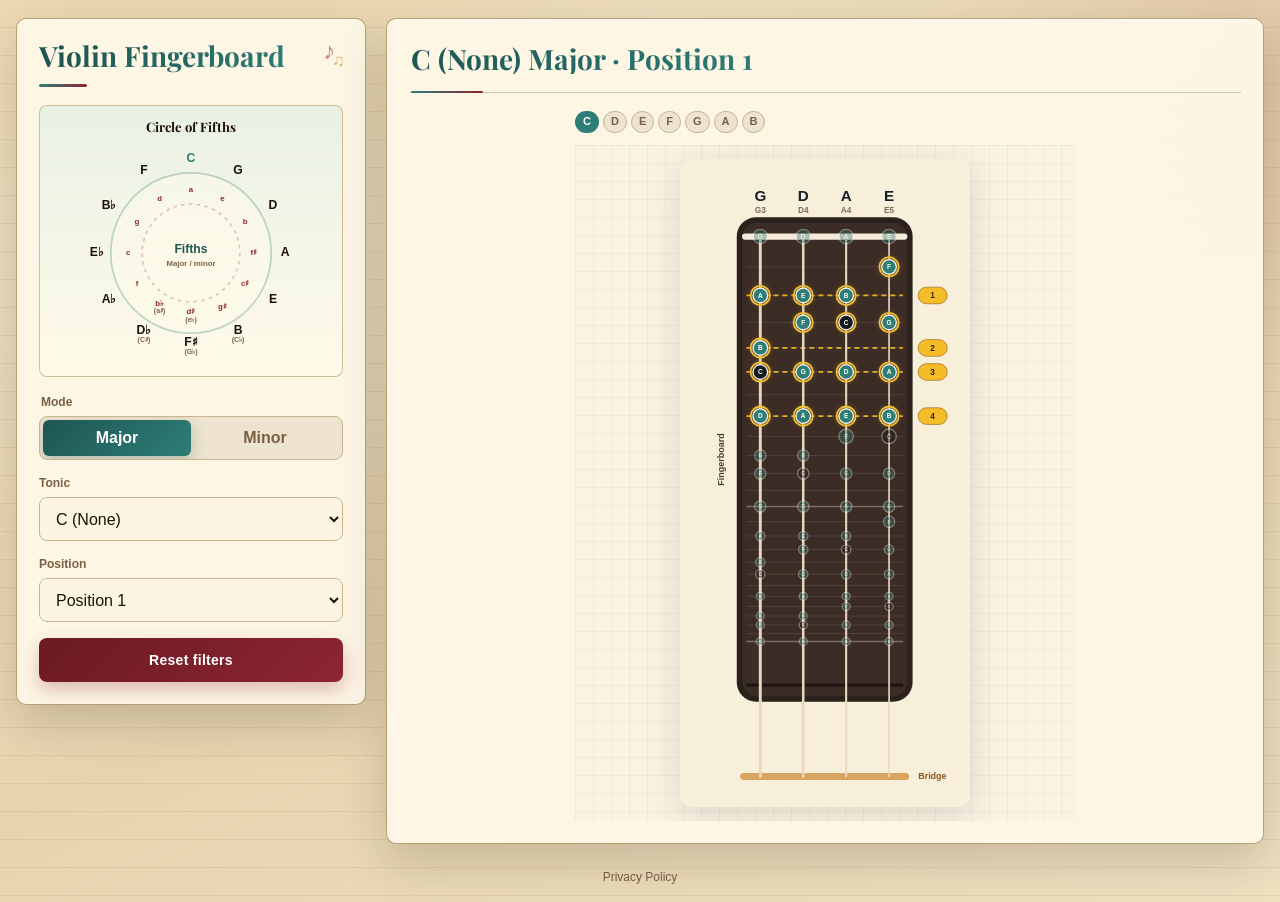
==== commit 62c67751: "Remove intro text" ====
--- a/index.html
+++ b/index.html
@@ -23,7 +23,7 @@
     <link rel="icon" href="favicon.ico" sizes="any">
     <link rel="icon" type="image/svg+xml" href="assets/favicon.svg">
     <link rel="apple-touch-icon" href="assets/apple-touch-icon.png">
-    <link rel="stylesheet" href="styles.css?v=20260704-mini-guide">
+    <link rel="stylesheet" href="styles.css?v=20260704-no-intro">
     <script src="app.js?v=20260703-no-x-scroll" defer></script>
     <script type="application/ld+json">
       {
@@ -147,16 +147,8 @@
       </section>
 
       <!-- Reserved ad slot (full-width banner, ~728x90 / responsive). Hidden until traffic justifies running ads. -->
-      <div class="ad-slot ad-slot--banner ad-slot--reserved" aria-hidden="true" data-ad-slot="banner-728x90"></div>
-
-      <section class="learning-guide" aria-label="About this violin fingerboard chart">
-        <p>
-          <strong>Violin Fingerboard Chart</strong> helps you view violin notes, scale patterns,
-          positions, and related keys on one interactive fingerboard.
-        </p>
-      </section>
-
-      <footer class="site-footer">
+      <div class="ad-slot ad-slot--banner ad-slot--reserved" aria-hidden="true" data-ad-slot="banner-728x90"></div>
+<footer class="site-footer">
         <a href="privacy.html">Privacy Policy</a>
       </footer>
     </main>
--- a/styles.css
+++ b/styles.css
@@ -987,18 +987,12 @@
 .learning-guide {
   grid-column: 1 / -1;
   min-width: 0;
-  padding: 10px 14px;
-  border: 1px solid rgba(201, 180, 142, 0.72);
-  border-radius: 8px;
-  background:
-    linear-gradient(180deg, rgba(255, 250, 233, 0.92), rgba(245, 236, 213, 0.82)),
-    var(--panel);
-  color: var(--ink);
+  margin-top: -4px;
 }
 
 .learning-guide p {
   margin: 0;
-  max-width: 70ch;
+  max-width: none;
   color: var(--muted);
   font-size: 13px;
   line-height: 1.45;
@@ -1010,10 +1004,6 @@
 }
 
 @media (max-width: 760px) {
-  .learning-guide {
-    padding: 9px 12px;
-  }
-
   .learning-guide p {
     font-size: 12px;
   }
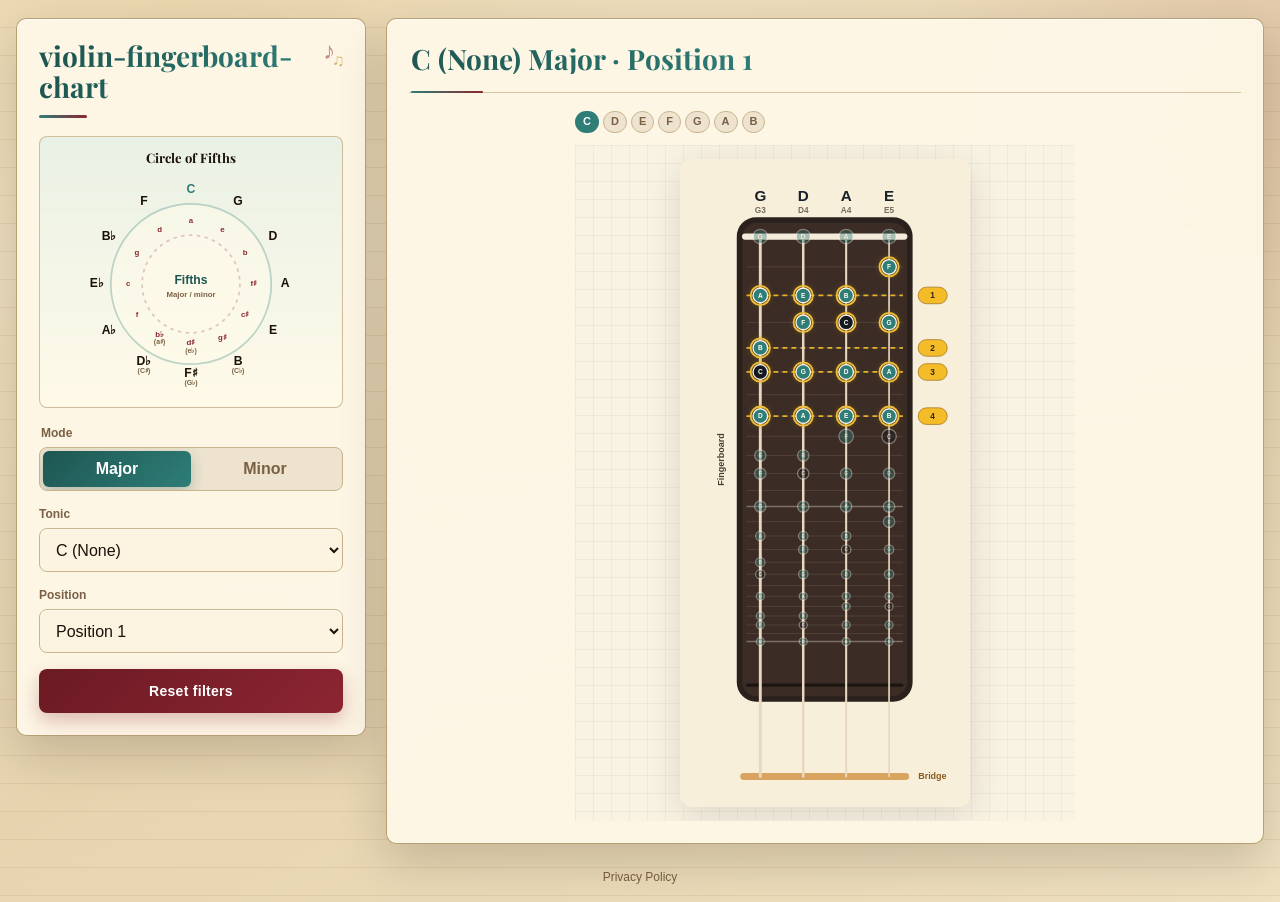
==== commit 349a3d62: "Rename site to violin-fingerboard-chart" ====
--- a/index.html
+++ b/index.html
@@ -4,12 +4,12 @@
     <meta charset="utf-8">
     <meta name="viewport" content="width=device-width, initial-scale=1">
     <meta name="google-site-verification" content="z76xjxY6kRkKO2FdSqYmMXT2T0Ag-CoBl6Cyi8DQak0" />
-    <title>Violin Fingerboard Chart · Position Map · Circle of Fifths</title>
+    <title>violin-fingerboard-chart</title>
     <meta name="description" content="Free interactive violin fingerboard chart for notes, scales, keys, positions, and the circle of fifths. Choose a key and position to see scale patterns on the violin fingerboard.">
     <link rel="canonical" href="https://xiaoxiao0413.github.io/violin-fingerboard-map/">
     <link rel="alternate" hreflang="en" href="https://xiaoxiao0413.github.io/violin-fingerboard-map/">
     <link rel="alternate" hreflang="x-default" href="https://xiaoxiao0413.github.io/violin-fingerboard-map/">
-    <meta property="og:title" content="Violin Fingerboard Chart · Position Map · Circle of Fifths">
+    <meta property="og:title" content="violin-fingerboard-chart">
     <meta property="og:description" content="Free interactive violin fingerboard chart for notes, scales, keys, positions, and the circle of fifths.">
     <meta property="og:type" content="website">
     <meta property="og:url" content="https://xiaoxiao0413.github.io/violin-fingerboard-map/">
@@ -17,7 +17,7 @@
     <meta property="og:image:width" content="1200">
     <meta property="og:image:height" content="630">
     <meta name="twitter:card" content="summary_large_image">
-    <meta name="twitter:title" content="Violin Fingerboard Chart · Position Map · Circle of Fifths">
+    <meta name="twitter:title" content="violin-fingerboard-chart">
     <meta name="twitter:description" content="Free interactive violin fingerboard chart for notes, scales, keys, positions, and the circle of fifths.">
     <meta name="twitter:image" content="https://xiaoxiao0413.github.io/violin-fingerboard-map/assets/og-image.png">
     <link rel="icon" href="favicon.ico" sizes="any">
@@ -29,7 +29,7 @@
       {
         "@context": "https://schema.org",
         "@type": "WebApplication",
-        "name": "Violin Fingerboard Chart",
+        "name": "violin-fingerboard-chart",
         "url": "https://xiaoxiao0413.github.io/violin-fingerboard-map/",
         "applicationCategory": "EducationalApplication",
         "operatingSystem": "Any",
@@ -61,7 +61,7 @@
     <main class="app-shell">
       <section class="control-panel" aria-labelledby="app-title">
         <div class="brand-block">
-          <h1 id="app-title" data-i18n="appTitle">Violin Fingerboard</h1>
+          <h1 id="app-title" data-i18n="appTitle">violin-fingerboard-chart</h1>
         </div>
 
         <section class="fifths-wheel" aria-labelledby="fifths-title">
--- a/styles.css
+++ b/styles.css
@@ -982,33 +982,7 @@
   }
 
 }
-
-/* ─── Learning Guide / SEO Content ───────────────────────────── */
-.learning-guide {
-  grid-column: 1 / -1;
-  min-width: 0;
-  margin-top: -4px;
-}
-
-.learning-guide p {
-  margin: 0;
-  max-width: none;
-  color: var(--muted);
-  font-size: 13px;
-  line-height: 1.45;
-}
-
-.learning-guide strong {
-  color: var(--teal-dark);
-  font-weight: 900;
-}
-
-@media (max-width: 760px) {
-  .learning-guide p {
-    font-size: 12px;
-  }
-}
-
+
 /* ─── Reserved Ad Slots ──────────────────────────────────────────
    Hidden placeholders for future ad placements. To go live:
    remove the "ad-slot--reserved" class from the markup and insert
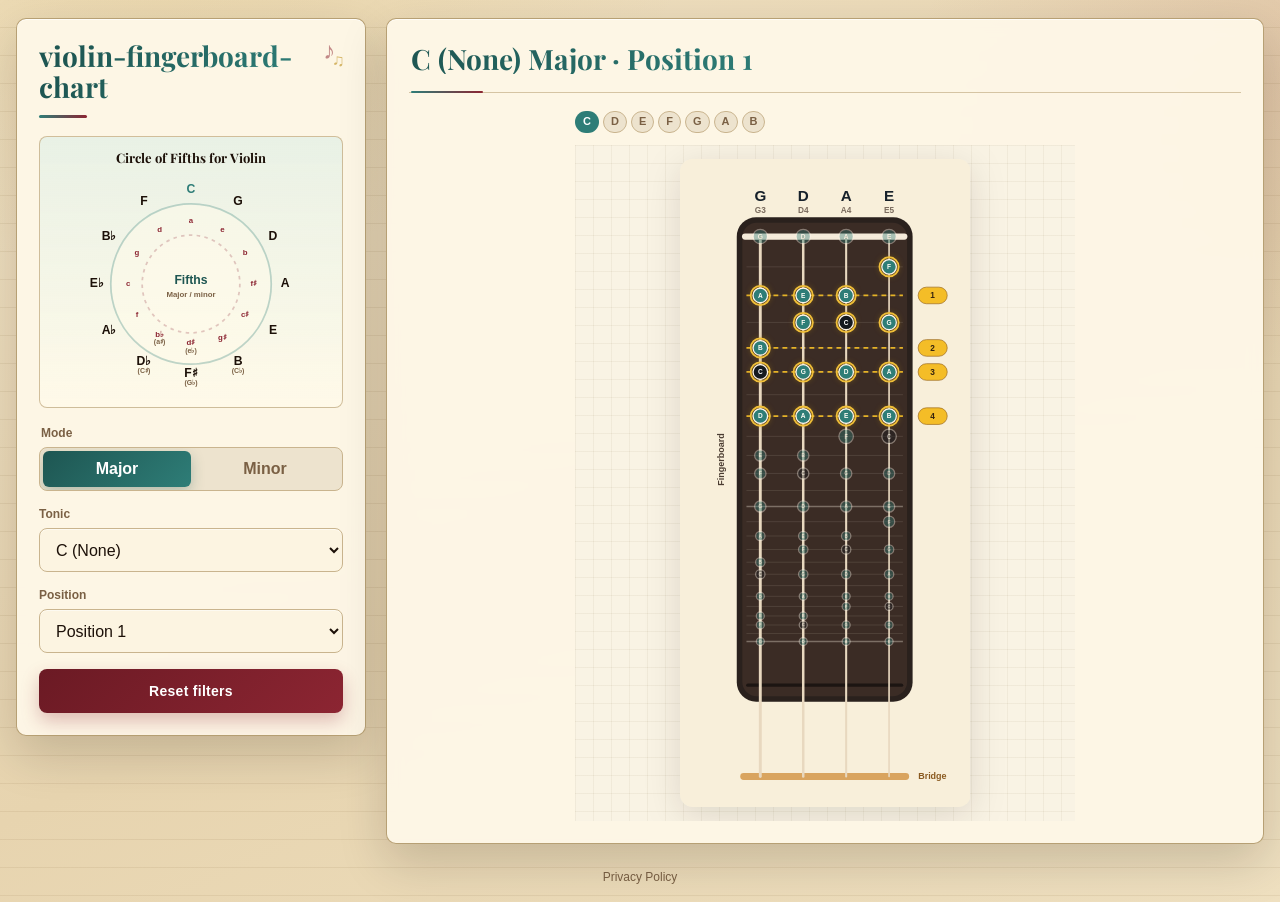
==== commit 18e9ae85: "Improve non-visual SEO metadata" ====
--- a/index.html
+++ b/index.html
@@ -5,36 +5,59 @@
     <meta name="viewport" content="width=device-width, initial-scale=1">
     <meta name="google-site-verification" content="z76xjxY6kRkKO2FdSqYmMXT2T0Ag-CoBl6Cyi8DQak0" />
     <title>violin-fingerboard-chart</title>
-    <meta name="description" content="Free interactive violin fingerboard chart for notes, scales, keys, positions, and the circle of fifths. Choose a key and position to see scale patterns on the violin fingerboard.">
-    <link rel="canonical" href="https://xiaoxiao0413.github.io/violin-fingerboard-map/">
-    <link rel="alternate" hreflang="en" href="https://xiaoxiao0413.github.io/violin-fingerboard-map/">
-    <link rel="alternate" hreflang="x-default" href="https://xiaoxiao0413.github.io/violin-fingerboard-map/">
+    <meta name="description" content="Free interactive violin fingerboard chart for finding violin notes, scale patterns, key signatures, positions, and circle of fifths relationships.">
+    <link rel="canonical" href="https://xiaoxiao0413.github.io/violin-fingerboard-chart/">
+    <link rel="alternate" hreflang="en" href="https://xiaoxiao0413.github.io/violin-fingerboard-chart/">
+    <link rel="alternate" hreflang="x-default" href="https://xiaoxiao0413.github.io/violin-fingerboard-chart/">
     <meta property="og:title" content="violin-fingerboard-chart">
-    <meta property="og:description" content="Free interactive violin fingerboard chart for notes, scales, keys, positions, and the circle of fifths.">
+    <meta property="og:description" content="Free interactive violin fingerboard chart for finding violin notes, scale patterns, key signatures, positions, and circle of fifths relationships.">
     <meta property="og:type" content="website">
-    <meta property="og:url" content="https://xiaoxiao0413.github.io/violin-fingerboard-map/">
-    <meta property="og:image" content="https://xiaoxiao0413.github.io/violin-fingerboard-map/assets/og-image.png">
+    <meta property="og:url" content="https://xiaoxiao0413.github.io/violin-fingerboard-chart/">
+    <meta property="og:image" content="https://xiaoxiao0413.github.io/violin-fingerboard-chart/assets/og-image.png">
     <meta property="og:image:width" content="1200">
     <meta property="og:image:height" content="630">
+    <meta property="og:image:alt" content="Interactive violin fingerboard chart showing notes, scale patterns, positions, and circle of fifths keys.">
     <meta name="twitter:card" content="summary_large_image">
     <meta name="twitter:title" content="violin-fingerboard-chart">
-    <meta name="twitter:description" content="Free interactive violin fingerboard chart for notes, scales, keys, positions, and the circle of fifths.">
-    <meta name="twitter:image" content="https://xiaoxiao0413.github.io/violin-fingerboard-map/assets/og-image.png">
+    <meta name="twitter:description" content="Free interactive violin fingerboard chart for finding violin notes, scale patterns, key signatures, positions, and circle of fifths relationships.">
+    <meta name="twitter:image" content="https://xiaoxiao0413.github.io/violin-fingerboard-chart/assets/og-image.png">
+    <meta name="twitter:image:alt" content="Interactive violin fingerboard chart showing notes, scale patterns, positions, and circle of fifths keys.">
     <link rel="icon" href="favicon.ico" sizes="any">
     <link rel="icon" type="image/svg+xml" href="assets/favicon.svg">
     <link rel="apple-touch-icon" href="assets/apple-touch-icon.png">
     <link rel="stylesheet" href="styles.css?v=20260704-no-intro">
-    <script src="app.js?v=20260703-no-x-scroll" defer></script>
+    <script src="app.js?v=20260705-seo" defer></script>
     <script type="application/ld+json">
       {
         "@context": "https://schema.org",
         "@type": "WebApplication",
         "name": "violin-fingerboard-chart",
-        "url": "https://xiaoxiao0413.github.io/violin-fingerboard-map/",
+        "url": "https://xiaoxiao0413.github.io/violin-fingerboard-chart/",
         "applicationCategory": "EducationalApplication",
         "operatingSystem": "Any",
-        "description": "Free interactive violin fingerboard chart for notes, scales, keys, positions, and the circle of fifths.",
-        "inLanguage": "en",
+        "description": "Free interactive violin fingerboard chart for finding violin notes, scale patterns, key signatures, positions, and circle of fifths relationships.",
+        "keywords": "violin fingerboard chart, violin notes chart, violin scale chart, violin positions, circle of fifths violin",
+        "educationalUse": "Music practice",
+        "learningResourceType": "Interactive chart",
+        "featureList": [
+          "Find violin notes on the fingerboard",
+          "View major and minor scale patterns",
+          "Compare positions and related keys with the circle of fifths"
+        ],
+        "about": [
+          {
+            "@type": "Thing",
+            "name": "Violin fingerboard notes"
+          },
+          {
+            "@type": "Thing",
+            "name": "Violin scales"
+          },
+          {
+            "@type": "Thing",
+            "name": "Circle of fifths"
+          }
+        ],        "inLanguage": "en",
         "isAccessibleForFree": true,
         "offers": {
           "@type": "Offer",
@@ -66,7 +89,7 @@
 
         <section class="fifths-wheel" aria-labelledby="fifths-title">
           <h2 id="fifths-title" data-i18n="circleTitle">Circle of Fifths for Violin</h2>
-          <svg class="fifths-svg" viewBox="0 0 250 250" role="img" aria-label="Circle of Fifths">
+          <svg class="fifths-svg" viewBox="0 0 250 250" role="img" aria-label="Circle of Fifths for violin keys">
             <circle class="fifths-ring" cx="125" cy="125" r="92" />
             <circle class="fifths-inner-ring" cx="125" cy="125" r="56" />
             <g class="fifths-major">
